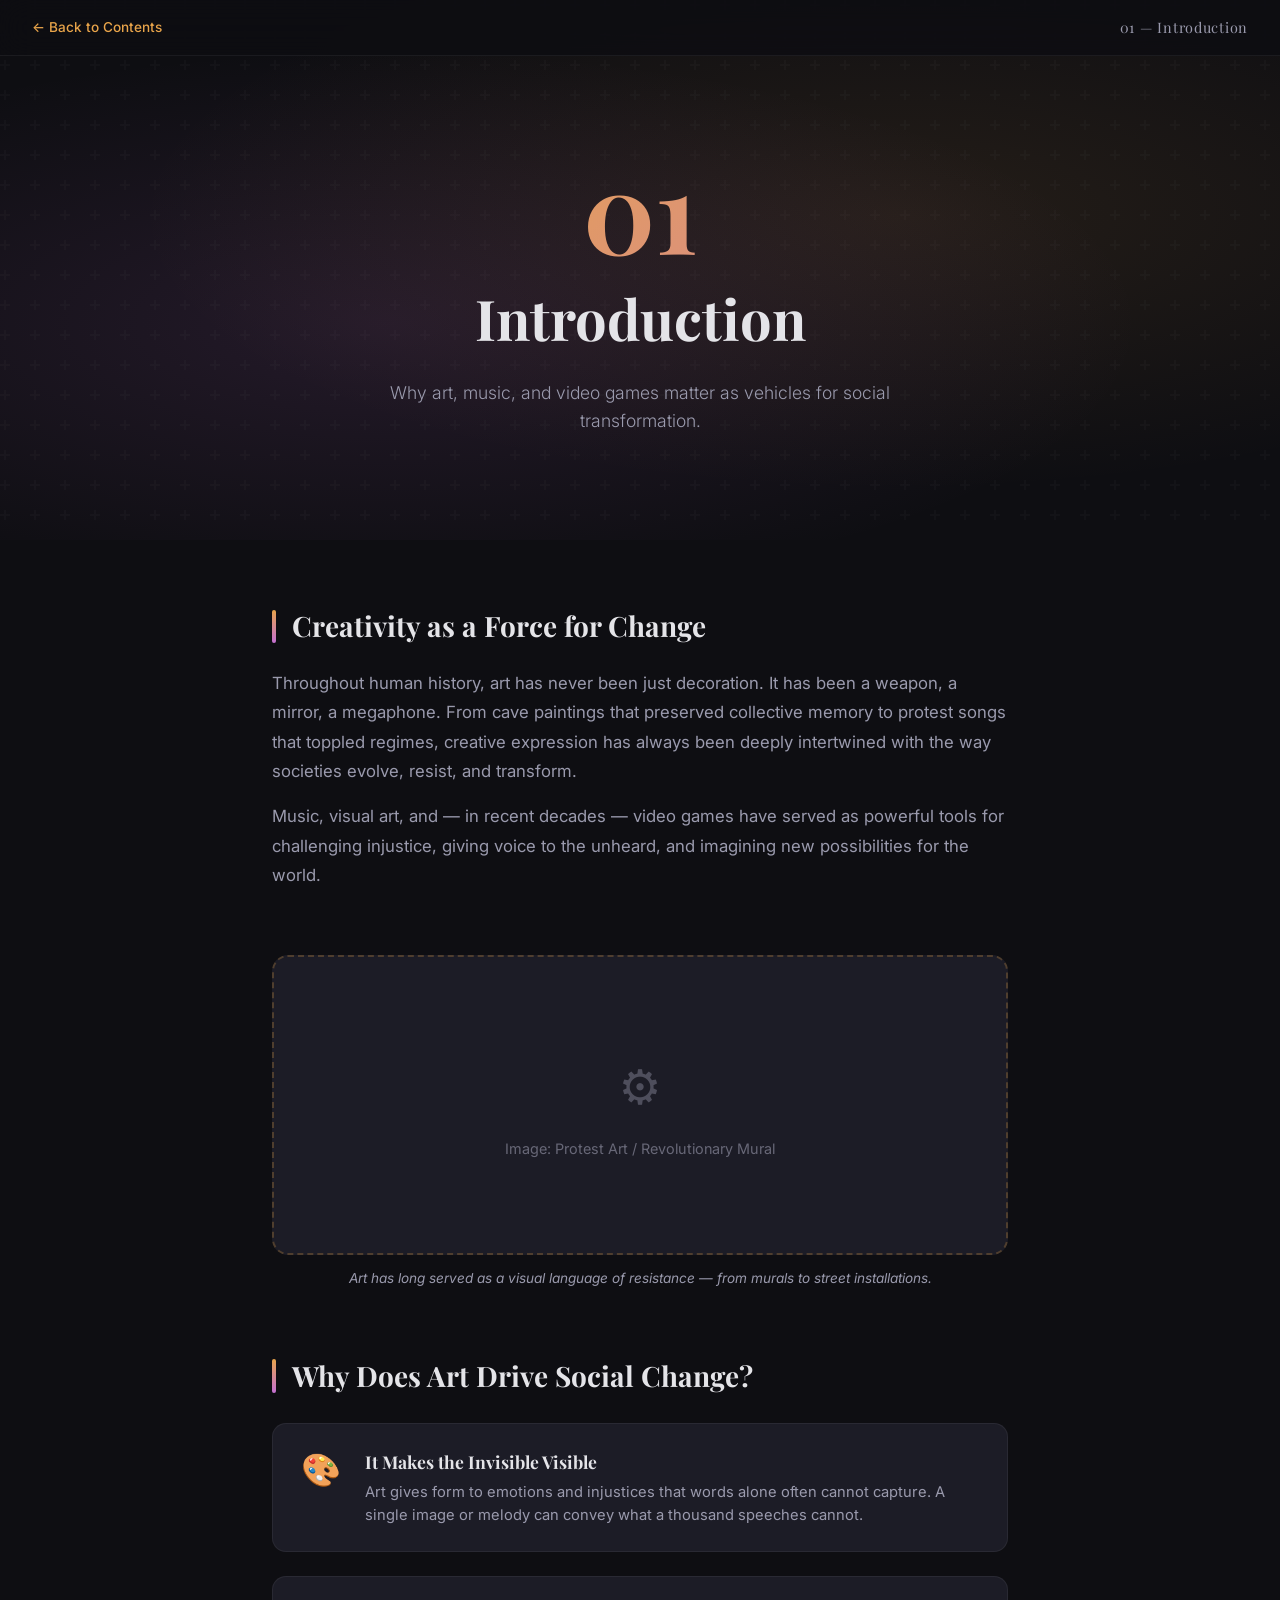
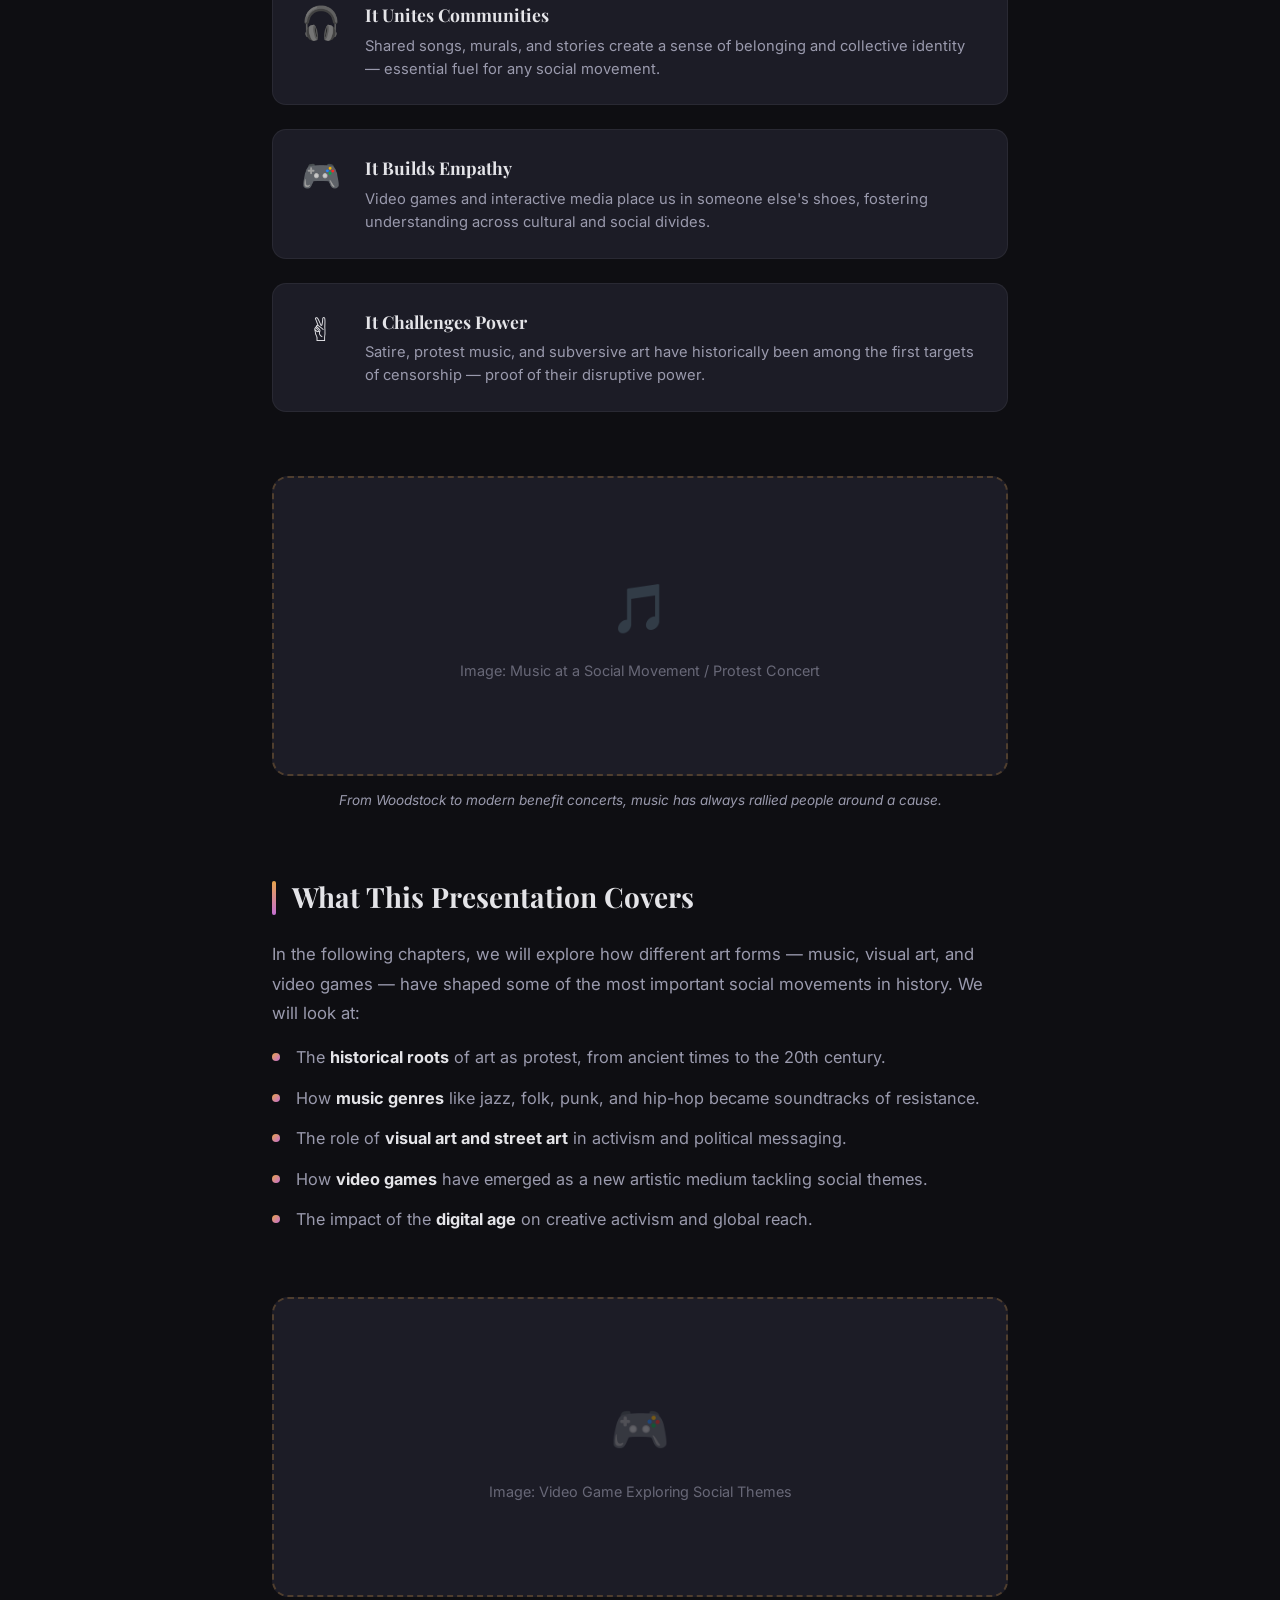
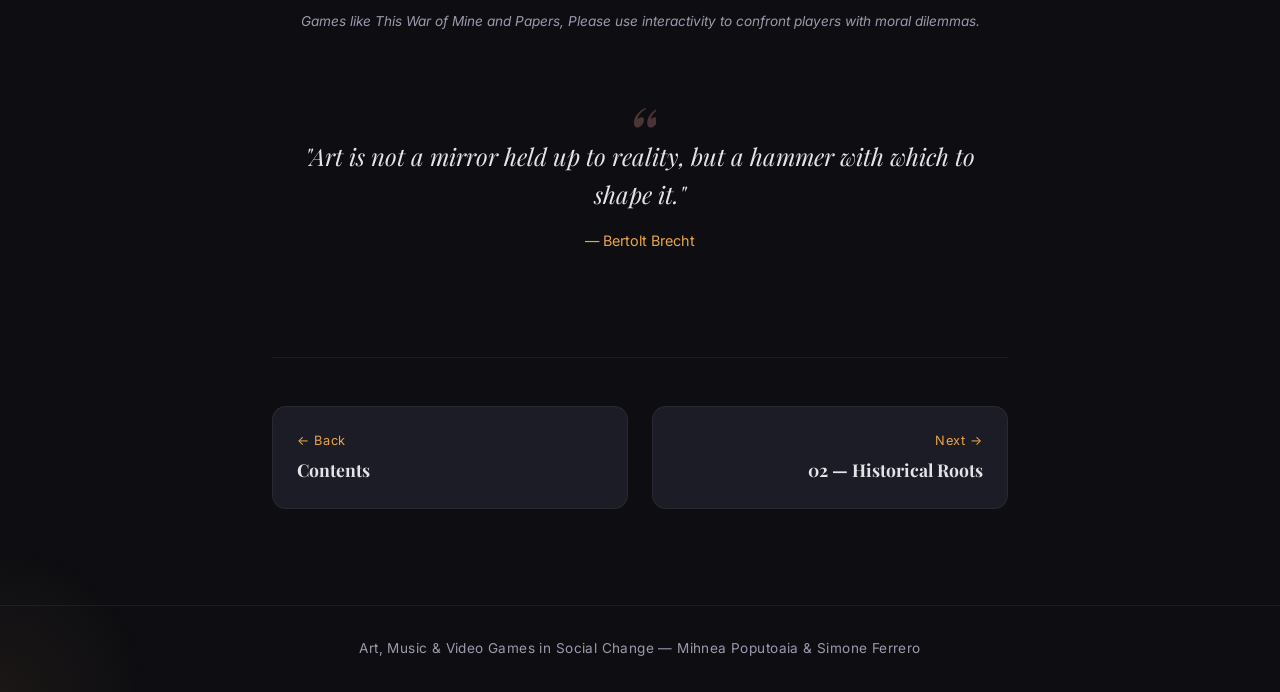
==== 01-introduction/introduction.html @ 0a4b9b67 "Add introduction section and interactive elements for presentation - Created introduction.html with " ====
<!DOCTYPE html>
<html lang="en">
<head>
    <meta charset="UTF-8">
    <meta name="viewport" content="width=device-width, initial-scale=1.0">
    <title>01 — Introduction | Art, Music & Video Games in Social Change</title>
    <link rel="stylesheet" href="introduction.css">
    <link rel="preconnect" href="https://fonts.googleapis.com">
    <link rel="preconnect" href="https://fonts.gstatic.com" crossorigin>
    <link href="https://fonts.googleapis.com/css2?family=Playfair+Display:ital,wght@0,400;0,700;1,400&family=Inter:wght@300;400;500;600&display=swap" rel="stylesheet">
</head>
<body>

    <!-- Navigation -->
    <nav class="nav">
        <a href="../index.html" class="nav-back">&larr; Back to Contents</a>
        <span class="nav-section">01 &mdash; Introduction</span>
    </nav>

    <!-- Page Hero -->
    <header class="page-hero">
        <div class="page-hero-overlay"></div>
        <div class="particles" id="particles"></div>
        <div class="page-hero-content">
            <span class="chapter-number">01</span>
            <h1 class="page-title">Introduction</h1>
            <p class="page-subtitle">Why art, music, and video games matter as vehicles for social transformation.</p>
        </div>
    </header>

    <!-- Content -->
    <main class="content">

        <!-- Opening Statement -->
        <section class="text-block reveal">
            <h2>Creativity as a Force for Change</h2>
            <p>
                Throughout human history, art has never been just decoration. It has been a weapon, a mirror, a megaphone.
                From cave paintings that preserved collective memory to protest songs that toppled regimes, creative expression
                has always been deeply intertwined with the way societies evolve, resist, and transform.
            </p>
            <p>
                Music, visual art, and — in recent decades — video games have served as powerful tools for
                challenging injustice, giving voice to the unheard, and imagining new possibilities for the world.
            </p>
        </section>

        <!-- Image Block 1 -->
        <section class="image-block reveal">
            <div class="image-placeholder" data-label="Protest art / mural — e.g. Banksy or Diego Rivera">
                <!-- Replace this div with: <img src="your-image.jpg" alt="Description"> -->
                <span class="placeholder-icon">&#9881;</span>
                <span class="placeholder-text">Image: Protest Art / Revolutionary Mural</span>
            </div>
            <p class="image-caption">Art has long served as a visual language of resistance — from murals to street installations.</p>
        </section>

        <!-- Key Ideas -->
        <section class="text-block reveal">
            <h2>Why Does Art Drive Social Change?</h2>
            <div class="key-points">
                <div class="key-point">
                    <span class="key-icon">&#127912;</span>
                    <div>
                        <h3>It Makes the Invisible Visible</h3>
                        <p>Art gives form to emotions and injustices that words alone often cannot capture. A single image or melody can convey what a thousand speeches cannot.</p>
                    </div>
                </div>
                <div class="key-point">
                    <span class="key-icon">&#127911;</span>
                    <div>
                        <h3>It Unites Communities</h3>
                        <p>Shared songs, murals, and stories create a sense of belonging and collective identity — essential fuel for any social movement.</p>
                    </div>
                </div>
                <div class="key-point">
                    <span class="key-icon">&#127918;</span>
                    <div>
                        <h3>It Builds Empathy</h3>
                        <p>Video games and interactive media place us in someone else's shoes, fostering understanding across cultural and social divides.</p>
                    </div>
                </div>
                <div class="key-point">
                    <span class="key-icon">&#9996;</span>
                    <div>
                        <h3>It Challenges Power</h3>
                        <p>Satire, protest music, and subversive art have historically been among the first targets of censorship — proof of their disruptive power.</p>
                    </div>
                </div>
            </div>
        </section>

        <!-- Image Block 2 -->
        <section class="image-block reveal">
            <div class="image-placeholder" data-label="Musicians at a protest / concert for a cause">
                <!-- Replace this div with: <img src="your-image.jpg" alt="Description"> -->
                <span class="placeholder-icon">&#127925;</span>
                <span class="placeholder-text">Image: Music at a Social Movement / Protest Concert</span>
            </div>
            <p class="image-caption">From Woodstock to modern benefit concerts, music has always rallied people around a cause.</p>
        </section>

        <!-- Scope of the Presentation -->
        <section class="text-block reveal">
            <h2>What This Presentation Covers</h2>
            <p>
                In the following chapters, we will explore how different art forms — music, visual art, and video games —
                have shaped some of the most important social movements in history. We will look at:
            </p>
            <ul class="styled-list">
                <li>The <strong>historical roots</strong> of art as protest, from ancient times to the 20th century.</li>
                <li>How <strong>music genres</strong> like jazz, folk, punk, and hip-hop became soundtracks of resistance.</li>
                <li>The role of <strong>visual art and street art</strong> in activism and political messaging.</li>
                <li>How <strong>video games</strong> have emerged as a new artistic medium tackling social themes.</li>
                <li>The impact of the <strong>digital age</strong> on creative activism and global reach.</li>
            </ul>
        </section>

        <!-- Image Block 3 -->
        <section class="image-block reveal">
            <div class="image-placeholder" data-label="Video game screenshot — e.g. This War of Mine, Papers Please, or similar">
                <!-- Replace this div with: <img src="your-image.jpg" alt="Description"> -->
                <span class="placeholder-icon">&#127918;</span>
                <span class="placeholder-text">Image: Video Game Exploring Social Themes</span>
            </div>
            <p class="image-caption">Games like <em>This War of Mine</em> and <em>Papers, Please</em> use interactivity to confront players with moral dilemmas.</p>
        </section>

        <!-- Closing -->
        <section class="text-block reveal">
            <blockquote class="pull-quote">
                "Art is not a mirror held up to reality, but a hammer with which to shape it."
                <cite>&mdash; Bertolt Brecht</cite>
            </blockquote>
        </section>

        <!-- Navigation -->
        <div class="page-nav reveal">
            <a href="../index.html" class="page-nav-link prev">
                <span class="page-nav-label">&larr; Back</span>
                <span class="page-nav-title">Contents</span>
            </a>
            <a href="#" class="page-nav-link next">
                <span class="page-nav-label">Next &rarr;</span>
                <span class="page-nav-title">02 — Historical Roots</span>
            </a>
        </div>

    </main>

    <!-- Footer -->
    <footer class="footer">
        <p>Art, Music &amp; Video Games in Social Change &mdash; Mihnea Poputoaia &amp; Simone Ferrero</p>
    </footer>

    <div class="cursor-glow" id="cursorGlow"></div>

    <script src="introduction.js"></script>
</body>
</html>
---- 01-introduction/introduction.css ----
/* ===== Reset & Base (shared with index) ===== */
*, *::before, *::after {
    margin: 0;
    padding: 0;
    box-sizing: border-box;
}

:root {
    --clr-bg: #0e0e12;
    --clr-surface: #16161d;
    --clr-card: #1c1c26;
    --clr-accent: #e8a44a;
    --clr-accent-alt: #c46fd3;
    --clr-text: #e4e4e8;
    --clr-text-muted: #9a9aad;
    --clr-border: rgba(255, 255, 255, 0.06);
    --font-display: 'Playfair Display', Georgia, serif;
    --font-body: 'Inter', system-ui, sans-serif;
}

html {
    scroll-behavior: smooth;
}

body {
    font-family: var(--font-body);
    background: var(--clr-bg);
    color: var(--clr-text);
    line-height: 1.6;
    -webkit-font-smoothing: antialiased;
}

a {
    text-decoration: none;
    color: inherit;
}

/* ===== Navigation Bar ===== */
.nav {
    position: fixed;
    top: 0;
    left: 0;
    right: 0;
    z-index: 100;
    display: flex;
    align-items: center;
    justify-content: space-between;
    padding: 1rem 2rem;
    background: rgba(14, 14, 18, 0.85);
    backdrop-filter: blur(16px);
    border-bottom: 1px solid var(--clr-border);
    opacity: 0;
    animation: fadeSlideDown 0.6s ease forwards 0.2s;
}

.nav-back {
    font-size: 0.85rem;
    font-weight: 500;
    color: var(--clr-accent);
    transition: opacity 0.3s ease;
}

.nav-back:hover {
    opacity: 0.7;
}

.nav-section {
    font-family: var(--font-display);
    font-size: 0.9rem;
    color: var(--clr-text-muted);
    letter-spacing: 0.05em;
}

/* ===== Page Hero ===== */
.page-hero {
    position: relative;
    min-height: 60vh;
    display: flex;
    align-items: center;
    justify-content: center;
    text-align: center;
    overflow: hidden;
    background:
        radial-gradient(ellipse at 30% 60%, rgba(196, 111, 211, 0.12) 0%, transparent 60%),
        radial-gradient(ellipse at 70% 40%, rgba(232, 164, 74, 0.1) 0%, transparent 60%),
        var(--clr-bg);
}

.page-hero-overlay {
    position: absolute;
    inset: 0;
    background: url("data:image/svg+xml,%3Csvg width='60' height='60' viewBox='0 0 60 60' xmlns='http://www.w3.org/2000/svg'%3E%3Cg fill='none' fill-rule='evenodd'%3E%3Cg fill='%23ffffff' fill-opacity='0.02'%3E%3Cpath d='M36 34v-4h-2v4h-4v2h4v4h2v-4h4v-2h-4zm0-30V0h-2v4h-4v2h4v4h2V6h4V4h-4zM6 34v-4H4v4H0v2h4v4h2v-4h4v-2H6zM6 4V0H4v4H0v2h4v4h2V6h4V4H6z'/%3E%3C/g%3E%3C/g%3E%3C/svg%3E");
    pointer-events: none;
}

/* Floating particles (reused from index) */
.particles {
    position: absolute;
    inset: 0;
    pointer-events: none;
    overflow: hidden;
    z-index: 0;
}

.particle {
    position: absolute;
    border-radius: 50%;
    opacity: 0;
    animation: particleFloat linear infinite;
}

@keyframes particleFloat {
    0%   { opacity: 0; transform: translateY(60vh) scale(0); }
    10%  { opacity: 1; }
    90%  { opacity: 1; }
    100% { opacity: 0; transform: translateY(-20vh) scale(1); }
}

.page-hero-content {
    position: relative;
    z-index: 1;
    padding: 6rem 2rem 3rem;
}

.chapter-number {
    display: block;
    font-family: var(--font-display);
    font-size: clamp(4rem, 10vw, 7rem);
    font-weight: 700;
    background: linear-gradient(135deg, var(--clr-accent), var(--clr-accent-alt));
    background-size: 200% 200%;
    -webkit-background-clip: text;
    -webkit-text-fill-color: transparent;
    background-clip: text;
    line-height: 1;
    margin-bottom: 0.5rem;
    opacity: 0;
    animation: fadeScaleIn 0.8s ease forwards 0.4s, gradientShift 4s ease-in-out infinite 0.4s;
}

.page-title {
    font-family: var(--font-display);
    font-size: clamp(2rem, 4.5vw, 3.5rem);
    font-weight: 700;
    margin-bottom: 1rem;
    opacity: 0;
    animation: fadeSlideUp 0.8s ease forwards 0.7s;
}

.page-subtitle {
    font-size: 1.1rem;
    color: var(--clr-text-muted);
    max-width: 550px;
    margin: 0 auto;
    font-weight: 300;
    opacity: 0;
    animation: fadeSlideUp 0.8s ease forwards 1s;
}

/* ===== Content Area ===== */
.content {
    max-width: 800px;
    margin: 0 auto;
    padding: 4rem 2rem 6rem;
}

/* --- Text Blocks --- */
.text-block {
    margin-bottom: 4rem;
}

.text-block h2 {
    font-family: var(--font-display);
    font-size: 1.75rem;
    font-weight: 700;
    margin-bottom: 1.25rem;
    position: relative;
    padding-left: 1.25rem;
}

.text-block h2::before {
    content: '';
    position: absolute;
    left: 0;
    top: 0.2em;
    bottom: 0.2em;
    width: 4px;
    border-radius: 2px;
    background: linear-gradient(180deg, var(--clr-accent), var(--clr-accent-alt));
}

.text-block p {
    font-size: 1.05rem;
    color: var(--clr-text-muted);
    margin-bottom: 1rem;
    line-height: 1.75;
}

.text-block p:last-child {
    margin-bottom: 0;
}

/* --- Styled List --- */
.styled-list {
    list-style: none;
    padding: 0;
    margin-top: 1rem;
}

.styled-list li {
    position: relative;
    padding-left: 1.5rem;
    margin-bottom: 0.85rem;
    font-size: 1.02rem;
    color: var(--clr-text-muted);
    line-height: 1.65;
}

.styled-list li::before {
    content: '';
    position: absolute;
    left: 0;
    top: 0.55em;
    width: 8px;
    height: 8px;
    border-radius: 50%;
    background: linear-gradient(135deg, var(--clr-accent), var(--clr-accent-alt));
}

.styled-list li strong {
    color: var(--clr-text);
}

/* --- Key Points --- */
.key-points {
    display: grid;
    gap: 1.5rem;
    margin-top: 1.5rem;
}

.key-point {
    display: flex;
    gap: 1.25rem;
    padding: 1.5rem;
    border-radius: 14px;
    background: var(--clr-card);
    border: 1px solid var(--clr-border);
    transition: transform 0.3s ease, border-color 0.3s ease, box-shadow 0.3s ease;
}

.key-point:hover {
    transform: translateY(-3px);
    border-color: rgba(232, 164, 74, 0.2);
    box-shadow: 0 12px 40px rgba(0, 0, 0, 0.3);
}

.key-icon {
    font-size: 2rem;
    flex-shrink: 0;
    width: 3rem;
    text-align: center;
    line-height: 1.4;
}

.key-point h3 {
    font-family: var(--font-display);
    font-size: 1.1rem;
    font-weight: 700;
    margin-bottom: 0.35rem;
}

.key-point p {
    font-size: 0.92rem;
    color: var(--clr-text-muted);
    line-height: 1.55;
}

/* --- Image Blocks --- */
.image-block {
    margin-bottom: 4rem;
    text-align: center;
}

.image-placeholder {
    display: flex;
    flex-direction: column;
    align-items: center;
    justify-content: center;
    gap: 0.75rem;
    width: 100%;
    min-height: 300px;
    border-radius: 16px;
    background: var(--clr-card);
    border: 2px dashed rgba(232, 164, 74, 0.25);
    color: var(--clr-text-muted);
    transition: border-color 0.3s ease, background 0.3s ease;
}

.image-placeholder:hover {
    border-color: var(--clr-accent);
    background: var(--clr-surface);
}

.placeholder-icon {
    font-size: 3rem;
    opacity: 0.4;
}

.placeholder-text {
    font-size: 0.9rem;
    font-weight: 400;
    opacity: 0.6;
}

.image-block img {
    width: 100%;
    border-radius: 16px;
    display: block;
}

.image-caption {
    margin-top: 0.85rem;
    font-size: 0.85rem;
    color: var(--clr-text-muted);
    font-style: italic;
}

/* --- Pull Quote --- */
.pull-quote {
    font-family: var(--font-display);
    font-size: 1.5rem;
    font-style: italic;
    color: var(--clr-text);
    text-align: center;
    padding: 2.5rem 2rem;
    margin: 2rem 0;
    position: relative;
    border-left: none;
}

.pull-quote::before {
    content: '\201C';
    position: absolute;
    top: -0.2rem;
    left: 50%;
    transform: translateX(-50%);
    font-size: 5rem;
    font-family: var(--font-display);
    background: linear-gradient(135deg, var(--clr-accent), var(--clr-accent-alt));
    -webkit-background-clip: text;
    -webkit-text-fill-color: transparent;
    background-clip: text;
    line-height: 1;
    opacity: 0.3;
}

.pull-quote cite {
    display: block;
    margin-top: 1rem;
    font-size: 0.9rem;
    font-style: normal;
    color: var(--clr-accent);
    font-family: var(--font-body);
}

/* --- Page Navigation --- */
.page-nav {
    display: flex;
    justify-content: space-between;
    gap: 1.5rem;
    margin-top: 4rem;
    padding-top: 3rem;
    border-top: 1px solid var(--clr-border);
}

.page-nav-link {
    flex: 1;
    padding: 1.5rem;
    border-radius: 14px;
    background: var(--clr-card);
    border: 1px solid var(--clr-border);
    transition: transform 0.3s ease, border-color 0.3s ease, box-shadow 0.3s ease;
}

.page-nav-link:hover {
    transform: translateY(-3px);
    border-color: rgba(232, 164, 74, 0.25);
    box-shadow: 0 12px 40px rgba(0, 0, 0, 0.3);
}

.page-nav-link.next {
    text-align: right;
}

.page-nav-label {
    display: block;
    font-size: 0.8rem;
    color: var(--clr-accent);
    letter-spacing: 0.05em;
    margin-bottom: 0.3rem;
}

.page-nav-title {
    font-family: var(--font-display);
    font-size: 1.1rem;
    font-weight: 700;
}

/* ===== Footer ===== */
.footer {
    text-align: center;
    padding: 2rem;
    border-top: 1px solid var(--clr-border);
    color: var(--clr-text-muted);
    font-size: 0.85rem;
    letter-spacing: 0.03em;
    opacity: 0;
    transform: translateY(10px);
    transition: opacity 0.6s ease, transform 0.6s ease;
}

.footer.visible {
    opacity: 1;
    transform: translateY(0);
}

/* ===== Cursor Glow ===== */
.cursor-glow {
    position: fixed;
    width: 300px;
    height: 300px;
    border-radius: 50%;
    background: radial-gradient(circle, rgba(232, 164, 74, 0.06), transparent 70%);
    pointer-events: none;
    transform: translate(-50%, -50%);
    z-index: 9999;
    transition: opacity 0.3s ease;
    opacity: 0;
}

body:hover .cursor-glow {
    opacity: 1;
}

/* ===== Reveal Animations ===== */
.reveal {
    opacity: 0;
    transform: translateY(40px);
    transition: opacity 0.7s cubic-bezier(0.25, 0.46, 0.45, 0.94),
                transform 0.7s cubic-bezier(0.25, 0.46, 0.45, 0.94);
}

.reveal.visible {
    opacity: 1;
    transform: translateY(0);
}

/* ===== Keyframes ===== */
@keyframes fadeSlideDown {
    from { opacity: 0; transform: translateY(-25px); }
    to   { opacity: 1; transform: translateY(0); }
}

@keyframes fadeSlideUp {
    from { opacity: 0; transform: translateY(25px); }
    to   { opacity: 1; transform: translateY(0); }
}

@keyframes fadeScaleIn {
    from { opacity: 0; transform: scale(0.85); }
    to   { opacity: 1; transform: scale(1); }
}

@keyframes gradientShift {
    0%, 100% { background-position: 0% 50%; }
    50% { background-position: 100% 50%; }
}

/* ===== Responsive ===== */
@media (max-width: 600px) {
    .nav {
        padding: 0.75rem 1rem;
    }

    .page-hero-content {
        padding: 5rem 1.25rem 2rem;
    }

    .content {
        padding: 3rem 1.25rem 4rem;
    }

    .key-point {
        flex-direction: column;
        gap: 0.75rem;
        text-align: center;
    }

    .page-nav {
        flex-direction: column;
    }

    .page-nav-link.next {
        text-align: left;
    }

    .pull-quote {
        font-size: 1.2rem;
    }
}
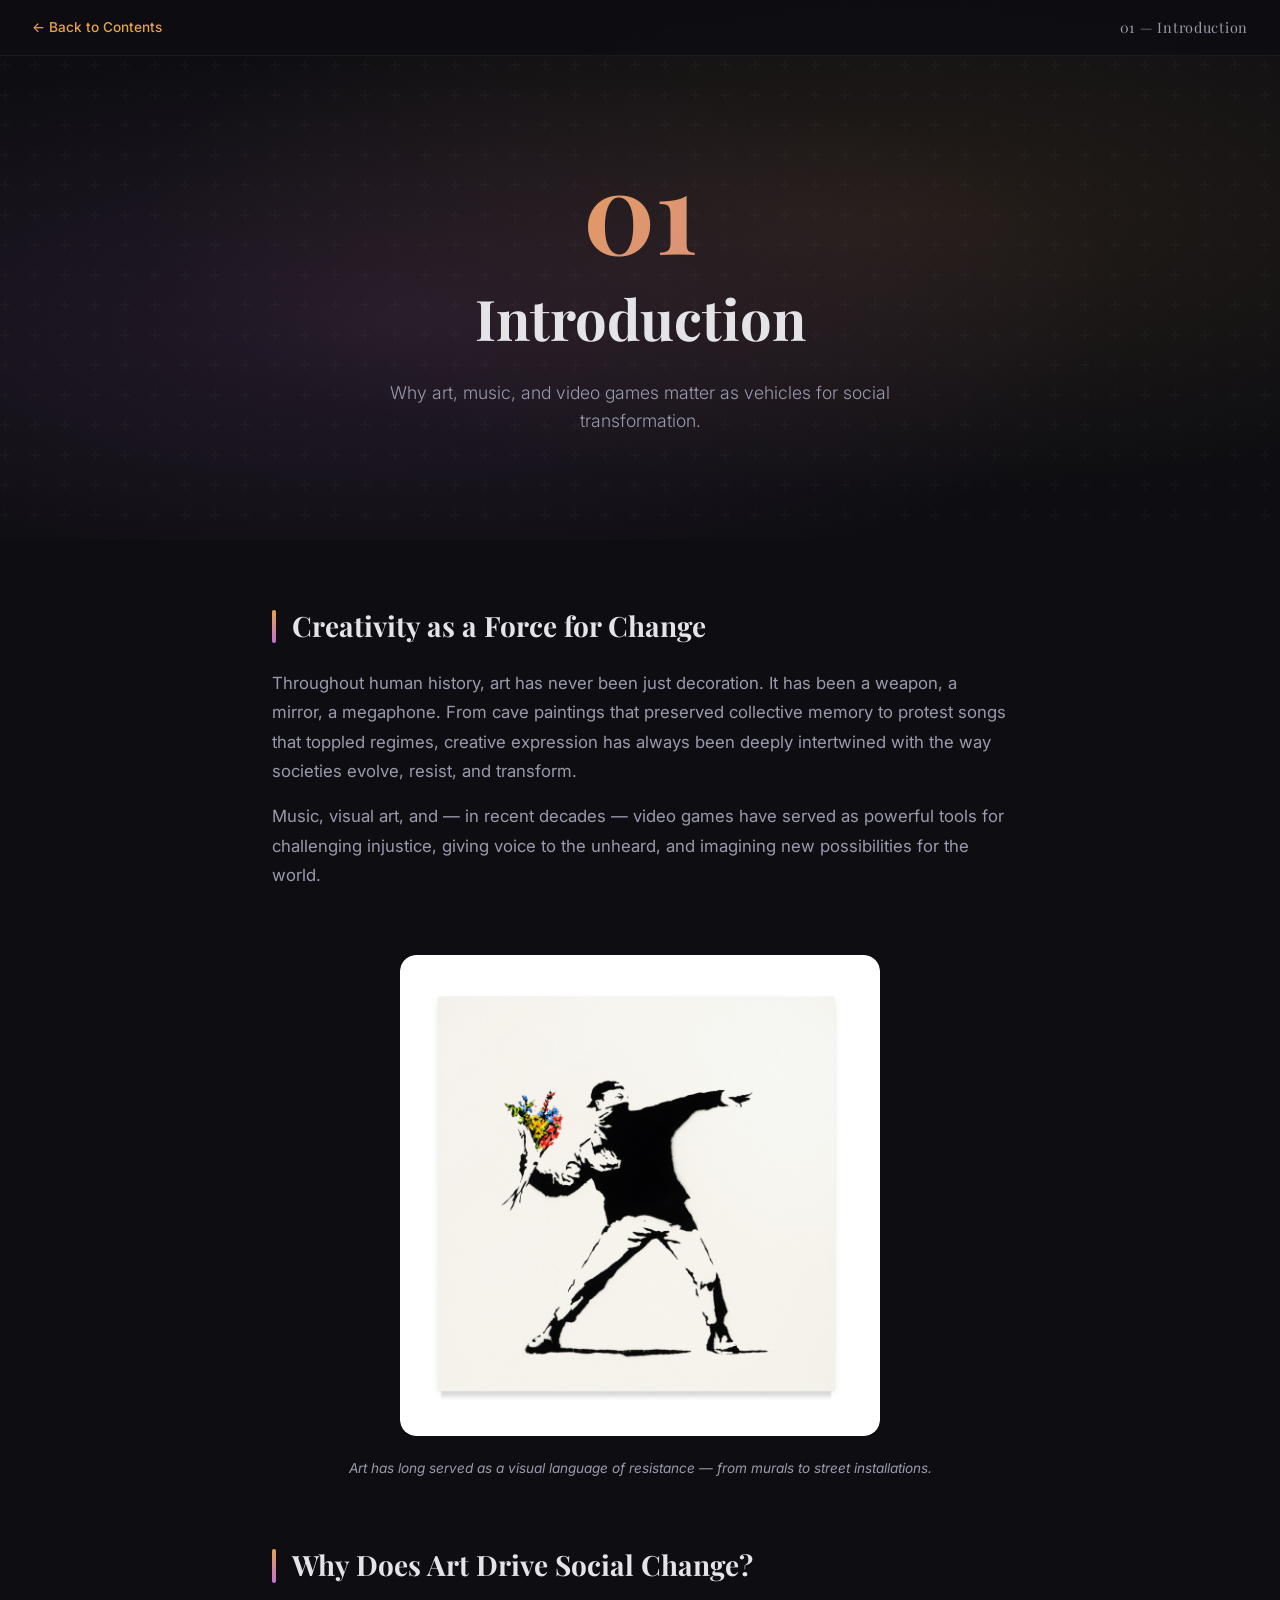
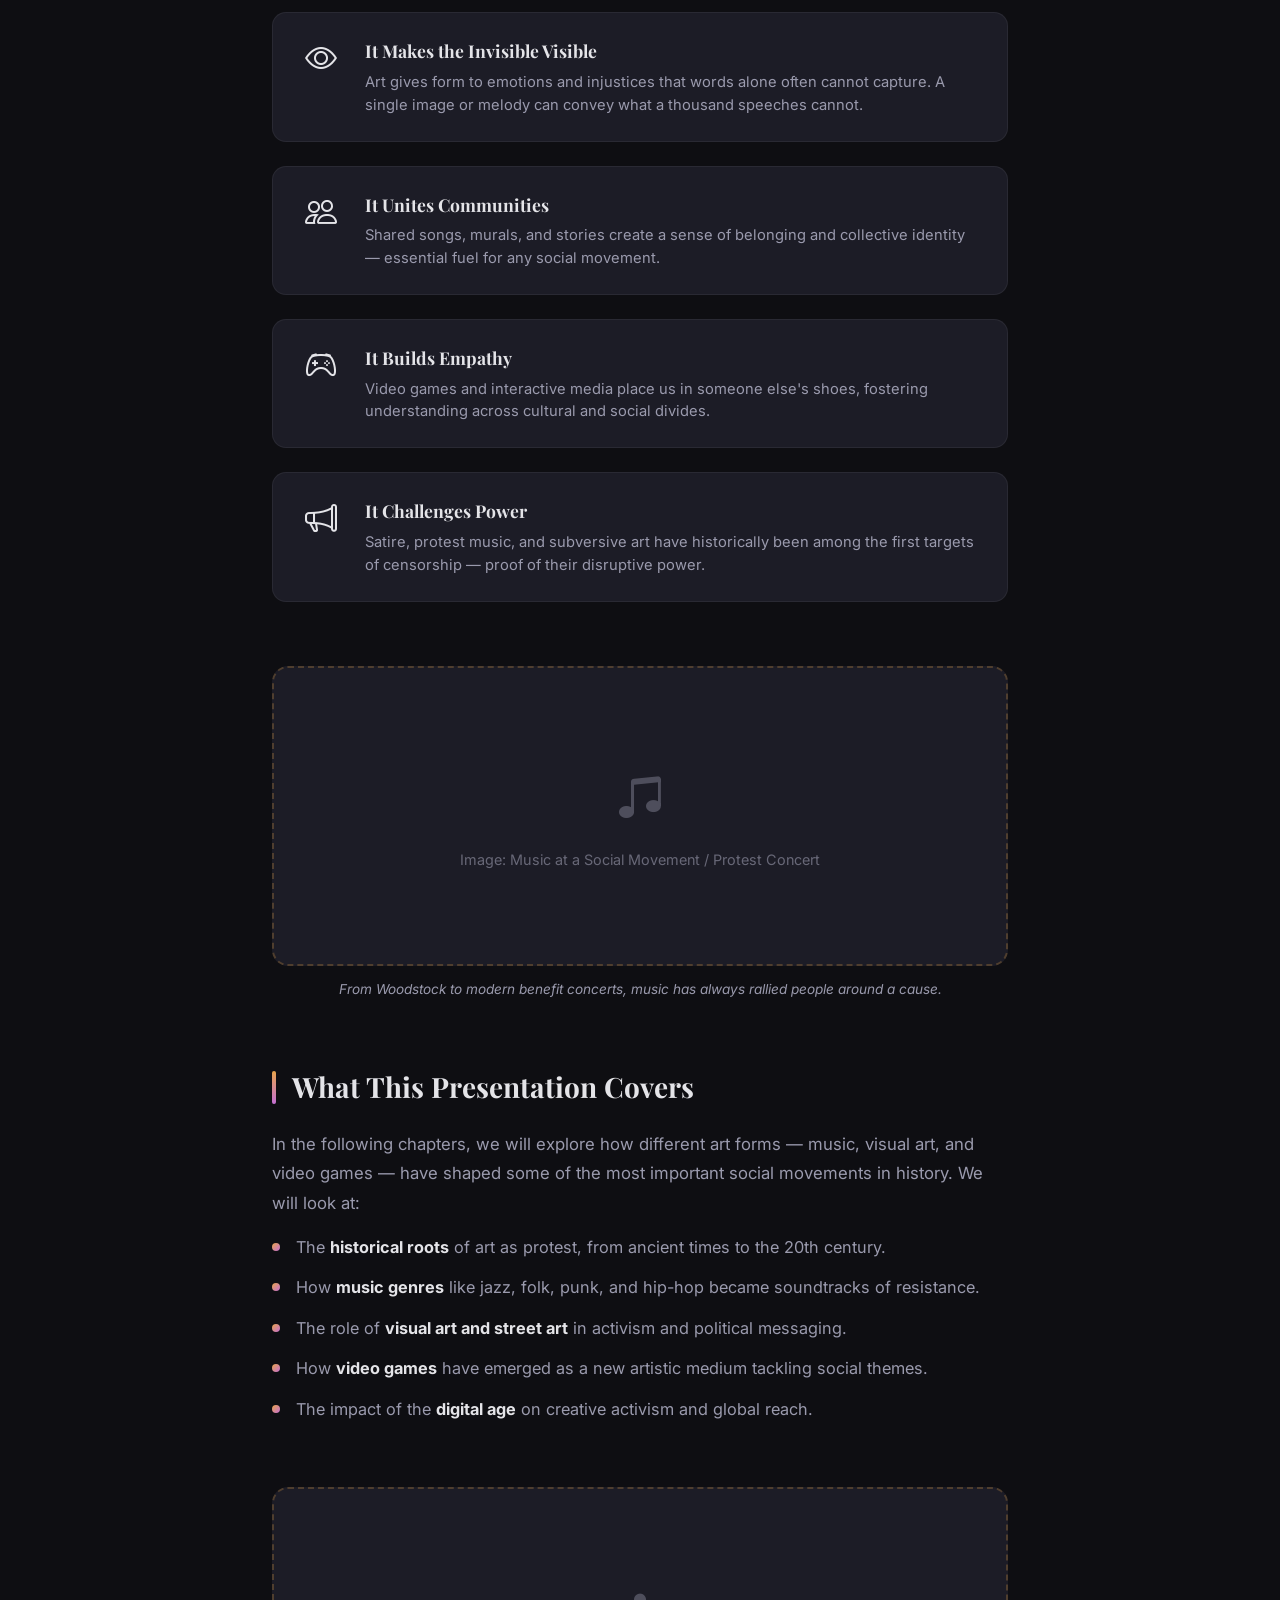
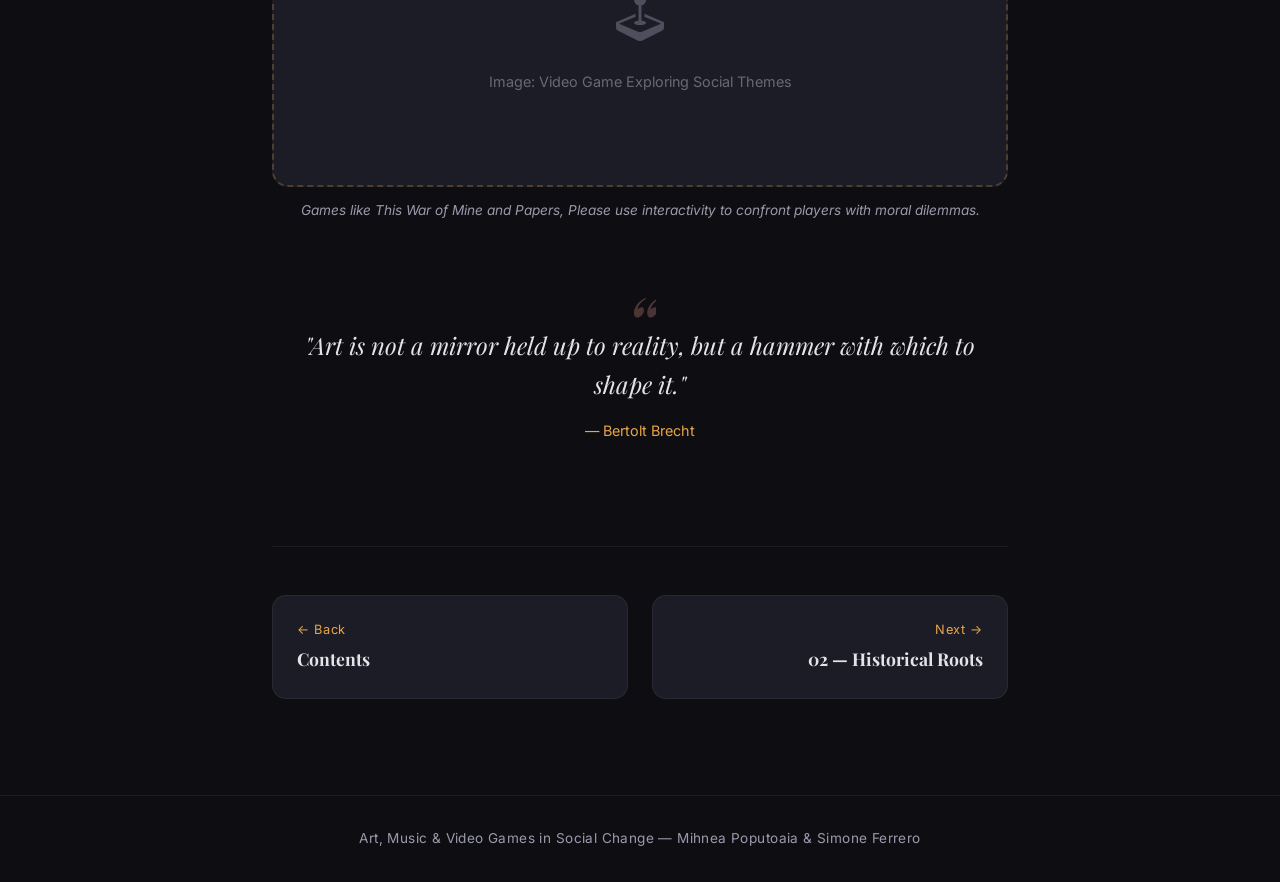
==== commit 4ef6155e: "Refactor code structure for improved readability and maintainability" ====
--- a/01-introduction/introduction.html
+++ b/01-introduction/introduction.html
@@ -5,6 +5,7 @@
     <meta name="viewport" content="width=device-width, initial-scale=1.0">
     <title>01 — Introduction | Art, Music & Video Games in Social Change</title>
     <link rel="stylesheet" href="introduction.css">
+    <link rel="stylesheet" href="https://cdn.jsdelivr.net/npm/bootstrap-icons@1.11.3/font/bootstrap-icons.min.css">
     <link rel="preconnect" href="https://fonts.googleapis.com">
     <link rel="preconnect" href="https://fonts.gstatic.com" crossorigin>
     <link href="https://fonts.googleapis.com/css2?family=Playfair+Display:ital,wght@0,400;0,700;1,400&family=Inter:wght@300;400;500;600&display=swap" rel="stylesheet">
@@ -47,12 +48,29 @@
 
         <!-- Image Block 1 -->
         <section class="image-block reveal">
-            <div class="image-placeholder" data-label="Protest art / mural — e.g. Banksy or Diego Rivera">
-                <!-- Replace this div with: <img src="your-image.jpg" alt="Description"> -->
-                <span class="placeholder-icon">&#9881;</span>
-                <span class="placeholder-text">Image: Protest Art / Revolutionary Mural</span>
+            <div class="image-clickable" id="banksyImage">
+                <img src="/img/Bansk1.jpg" alt="Banksy — Love is in the Air (Flower Thrower)">
+                <span class="image-click-hint"><i class="bi bi-zoom-in"></i> Click for details</span>
             </div>
             <p class="image-caption">Art has long served as a visual language of resistance — from murals to street installations.</p>
+
+            <!-- Popup Bubble -->
+            <div class="popup-overlay" id="banksyPopup">
+                <div class="popup-bubble">
+                    <button class="popup-close" id="banksyClose"><i class="bi bi-x-lg"></i></button>
+                    <h3>Banksy — <em>Love is in the Air</em></h3>
+                    <p>
+                        Also known as the <strong>Flower Thrower</strong>, this iconic stencil by the anonymous street artist Banksy
+                        first appeared in 2003 on a wall near the Israeli West Bank barrier in Jerusalem. It depicts a masked
+                        protester in a throwing pose — but instead of a Molotov cocktail, he hurls a bouquet of flowers.
+                    </p>
+                    <p>
+                        The piece is a powerful statement about peaceful resistance: replacing violence with beauty, destruction
+                        with hope. It has become one of the most recognisable works of political street art in the world,
+                        symbolising the idea that art itself can be an act of defiance.
+                    </p>
+                </div>
+            </div>
         </section>
 
         <!-- Key Ideas -->
@@ -60,28 +78,28 @@
             <h2>Why Does Art Drive Social Change?</h2>
             <div class="key-points">
                 <div class="key-point">
-                    <span class="key-icon">&#127912;</span>
+                    <span class="key-icon"><i class="bi bi-eye"></i></span>
                     <div>
                         <h3>It Makes the Invisible Visible</h3>
                         <p>Art gives form to emotions and injustices that words alone often cannot capture. A single image or melody can convey what a thousand speeches cannot.</p>
                     </div>
                 </div>
                 <div class="key-point">
-                    <span class="key-icon">&#127911;</span>
+                    <span class="key-icon"><i class="bi bi-people"></i></span>
                     <div>
                         <h3>It Unites Communities</h3>
                         <p>Shared songs, murals, and stories create a sense of belonging and collective identity — essential fuel for any social movement.</p>
                     </div>
                 </div>
                 <div class="key-point">
-                    <span class="key-icon">&#127918;</span>
+                    <span class="key-icon"><i class="bi bi-controller"></i></span>
                     <div>
                         <h3>It Builds Empathy</h3>
                         <p>Video games and interactive media place us in someone else's shoes, fostering understanding across cultural and social divides.</p>
                     </div>
                 </div>
                 <div class="key-point">
-                    <span class="key-icon">&#9996;</span>
+                    <span class="key-icon"><i class="bi bi-megaphone"></i></span>
                     <div>
                         <h3>It Challenges Power</h3>
                         <p>Satire, protest music, and subversive art have historically been among the first targets of censorship — proof of their disruptive power.</p>
@@ -94,7 +112,7 @@
         <section class="image-block reveal">
             <div class="image-placeholder" data-label="Musicians at a protest / concert for a cause">
                 <!-- Replace this div with: <img src="your-image.jpg" alt="Description"> -->
-                <span class="placeholder-icon">&#127925;</span>
+                <span class="placeholder-icon"><i class="bi bi-music-note-beamed"></i></span>
                 <span class="placeholder-text">Image: Music at a Social Movement / Protest Concert</span>
             </div>
             <p class="image-caption">From Woodstock to modern benefit concerts, music has always rallied people around a cause.</p>
@@ -120,7 +138,7 @@
         <section class="image-block reveal">
             <div class="image-placeholder" data-label="Video game screenshot — e.g. This War of Mine, Papers Please, or similar">
                 <!-- Replace this div with: <img src="your-image.jpg" alt="Description"> -->
-                <span class="placeholder-icon">&#127918;</span>
+                <span class="placeholder-icon"><i class="bi bi-joystick"></i></span>
                 <span class="placeholder-text">Image: Video Game Exploring Social Themes</span>
             </div>
             <p class="image-caption">Games like <em>This War of Mine</em> and <em>Papers, Please</em> use interactivity to confront players with moral dilemmas.</p>
--- a/01-introduction/introduction.css
+++ b/01-introduction/introduction.css
@@ -314,8 +314,117 @@
 
 .image-block img {
     width: 100%;
+    max-width: 480px;
     border-radius: 16px;
     display: block;
+    margin: 0 auto;
+}
+
+/* --- Clickable Image --- */
+.image-clickable {
+    position: relative;
+    display: inline-block;
+    cursor: pointer;
+    border-radius: 16px;
+    overflow: hidden;
+    transition: transform 0.3s ease, box-shadow 0.3s ease;
+}
+
+.image-clickable:hover {
+    transform: scale(1.03);
+    box-shadow: 0 12px 40px rgba(232, 164, 74, 0.2);
+}
+
+.image-click-hint {
+    position: absolute;
+    bottom: 0;
+    left: 0;
+    right: 0;
+    padding: 0.6rem;
+    background: linear-gradient(transparent, rgba(14, 14, 18, 0.85));
+    color: var(--clr-accent);
+    font-size: 0.8rem;
+    font-weight: 500;
+    text-align: center;
+    opacity: 0;
+    transition: opacity 0.3s ease;
+}
+
+.image-clickable:hover .image-click-hint {
+    opacity: 1;
+}
+
+/* --- Popup Bubble --- */
+.popup-overlay {
+    position: fixed;
+    inset: 0;
+    z-index: 1000;
+    background: rgba(0, 0, 0, 0.7);
+    backdrop-filter: blur(8px);
+    display: flex;
+    align-items: center;
+    justify-content: center;
+    opacity: 0;
+    visibility: hidden;
+    transition: opacity 0.4s ease, visibility 0.4s ease;
+}
+
+.popup-overlay.active {
+    opacity: 1;
+    visibility: visible;
+}
+
+.popup-bubble {
+    position: relative;
+    max-width: 520px;
+    width: 90%;
+    padding: 2.5rem 2rem;
+    background: var(--clr-card);
+    border: 1px solid var(--clr-border);
+    border-radius: 20px;
+    box-shadow: 0 24px 80px rgba(0, 0, 0, 0.5), 0 0 40px rgba(232, 164, 74, 0.1);
+    transform: scale(0.85) translateY(20px);
+    transition: transform 0.4s cubic-bezier(0.34, 1.56, 0.64, 1);
+}
+
+.popup-overlay.active .popup-bubble {
+    transform: scale(1) translateY(0);
+}
+
+.popup-bubble h3 {
+    font-family: var(--font-display);
+    font-size: 1.3rem;
+    margin-bottom: 1rem;
+    color: var(--clr-accent);
+}
+
+.popup-bubble p {
+    font-size: 0.95rem;
+    color: var(--clr-text-muted);
+    line-height: 1.7;
+    margin-bottom: 0.85rem;
+}
+
+.popup-bubble p:last-child {
+    margin-bottom: 0;
+}
+
+.popup-close {
+    position: absolute;
+    top: 1rem;
+    right: 1rem;
+    background: none;
+    border: none;
+    color: var(--clr-text-muted);
+    font-size: 1.2rem;
+    cursor: pointer;
+    padding: 0.25rem;
+    transition: color 0.3s ease, transform 0.3s ease;
+}
+
+.popup-close:hover {
+    color: var(--clr-accent);
+    transform: rotate(90deg);
 }
 
 .image-caption {
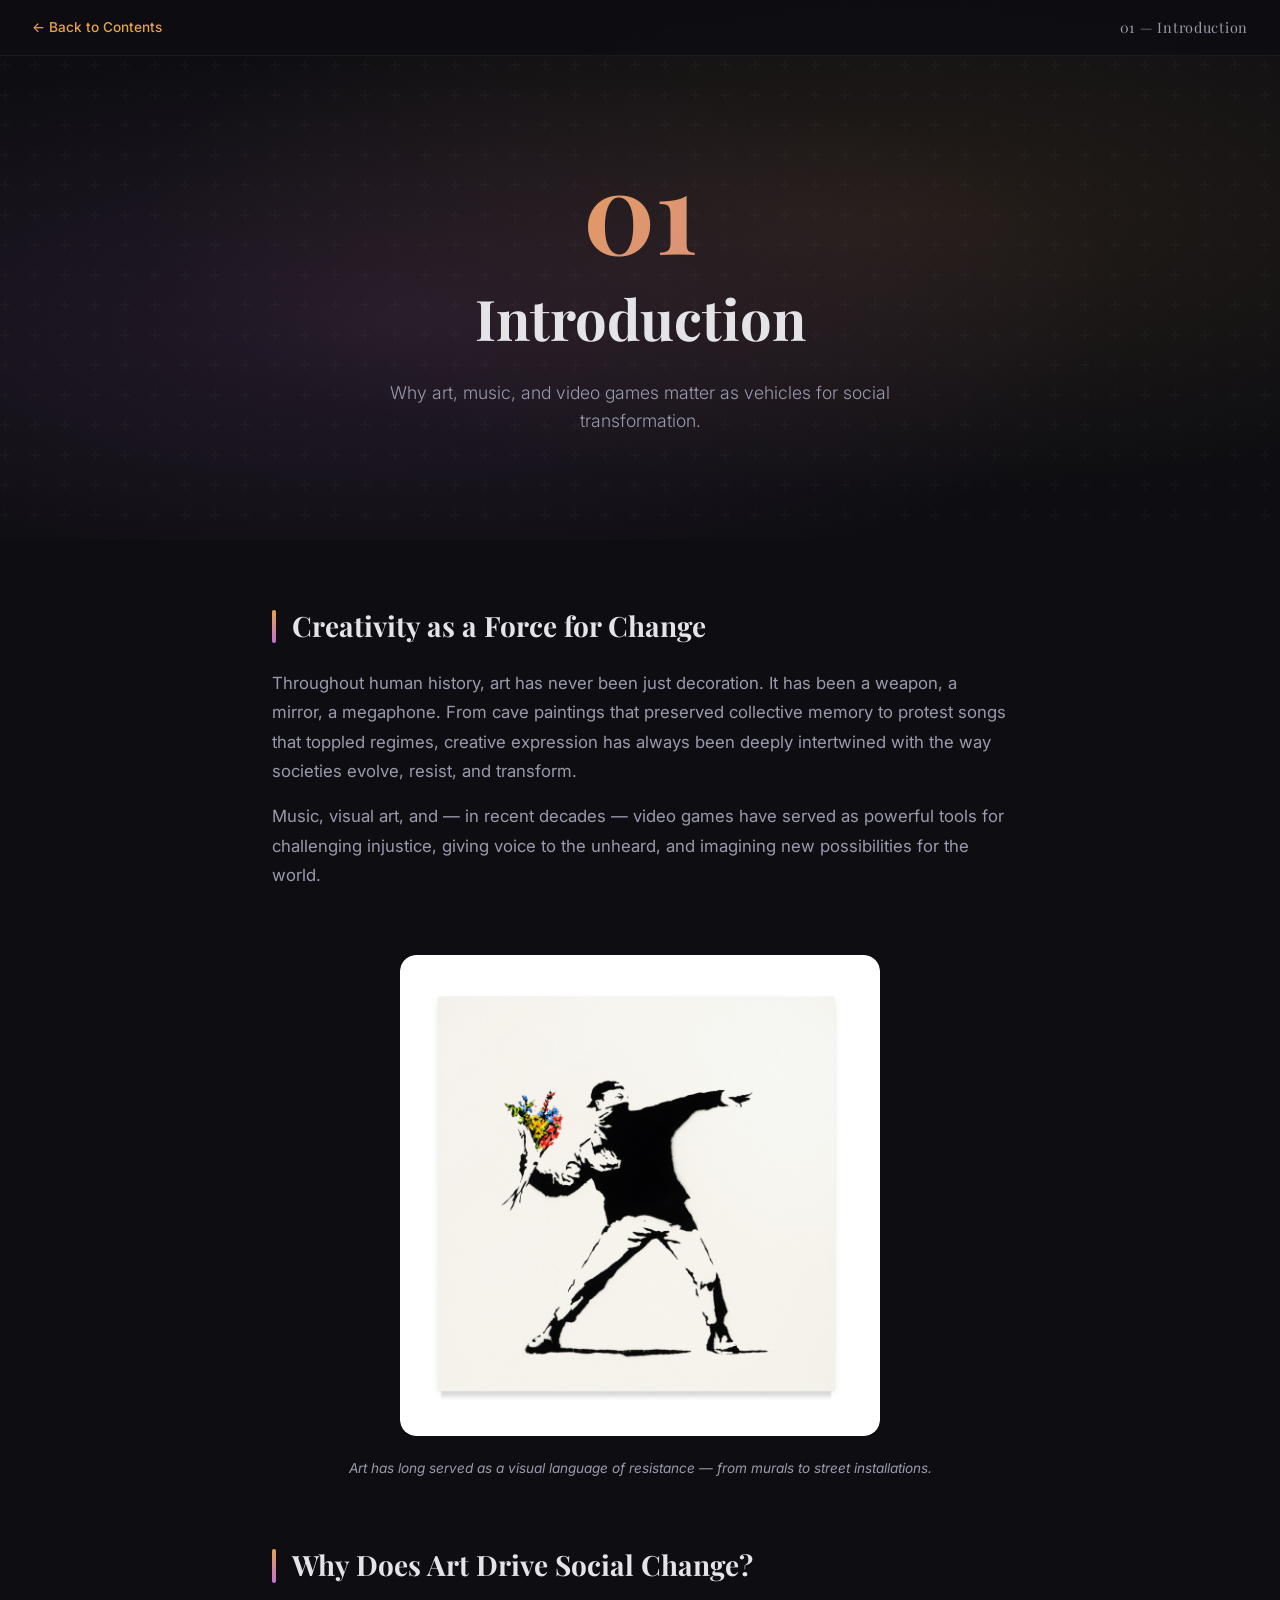
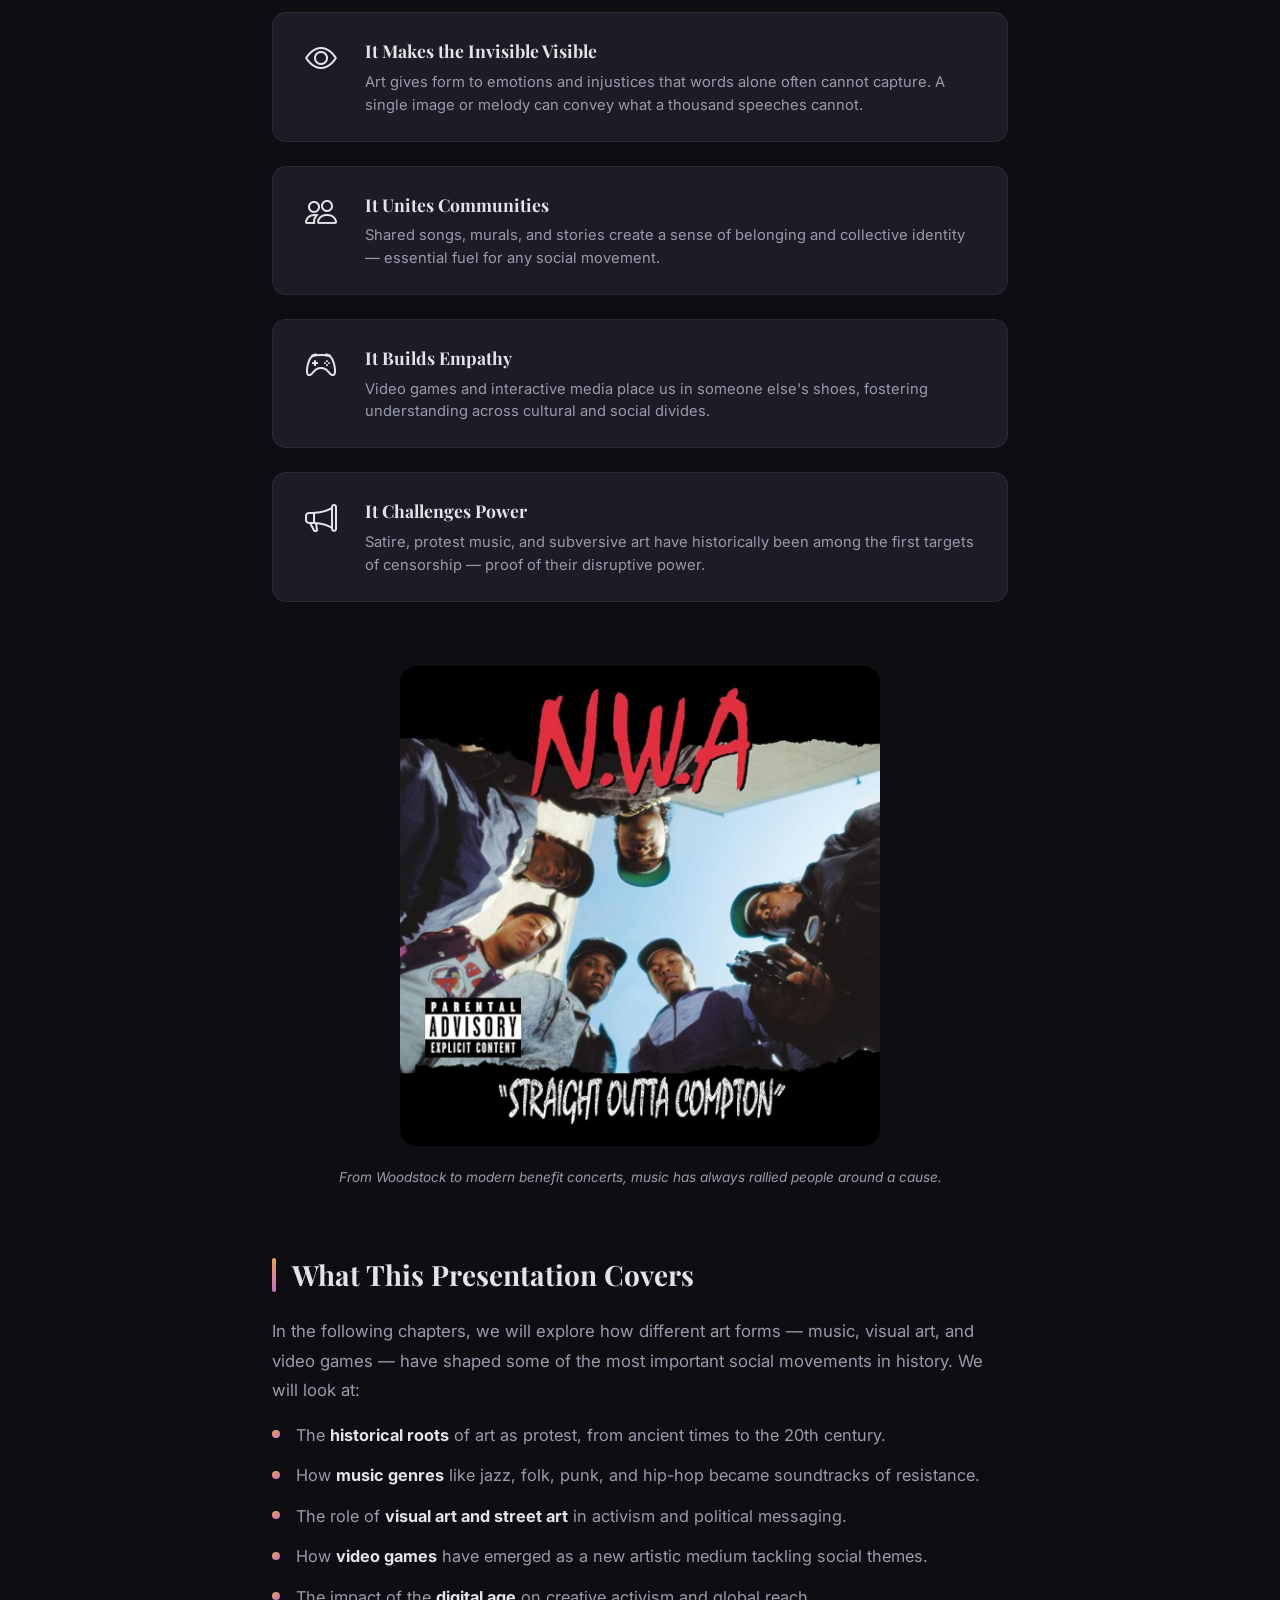
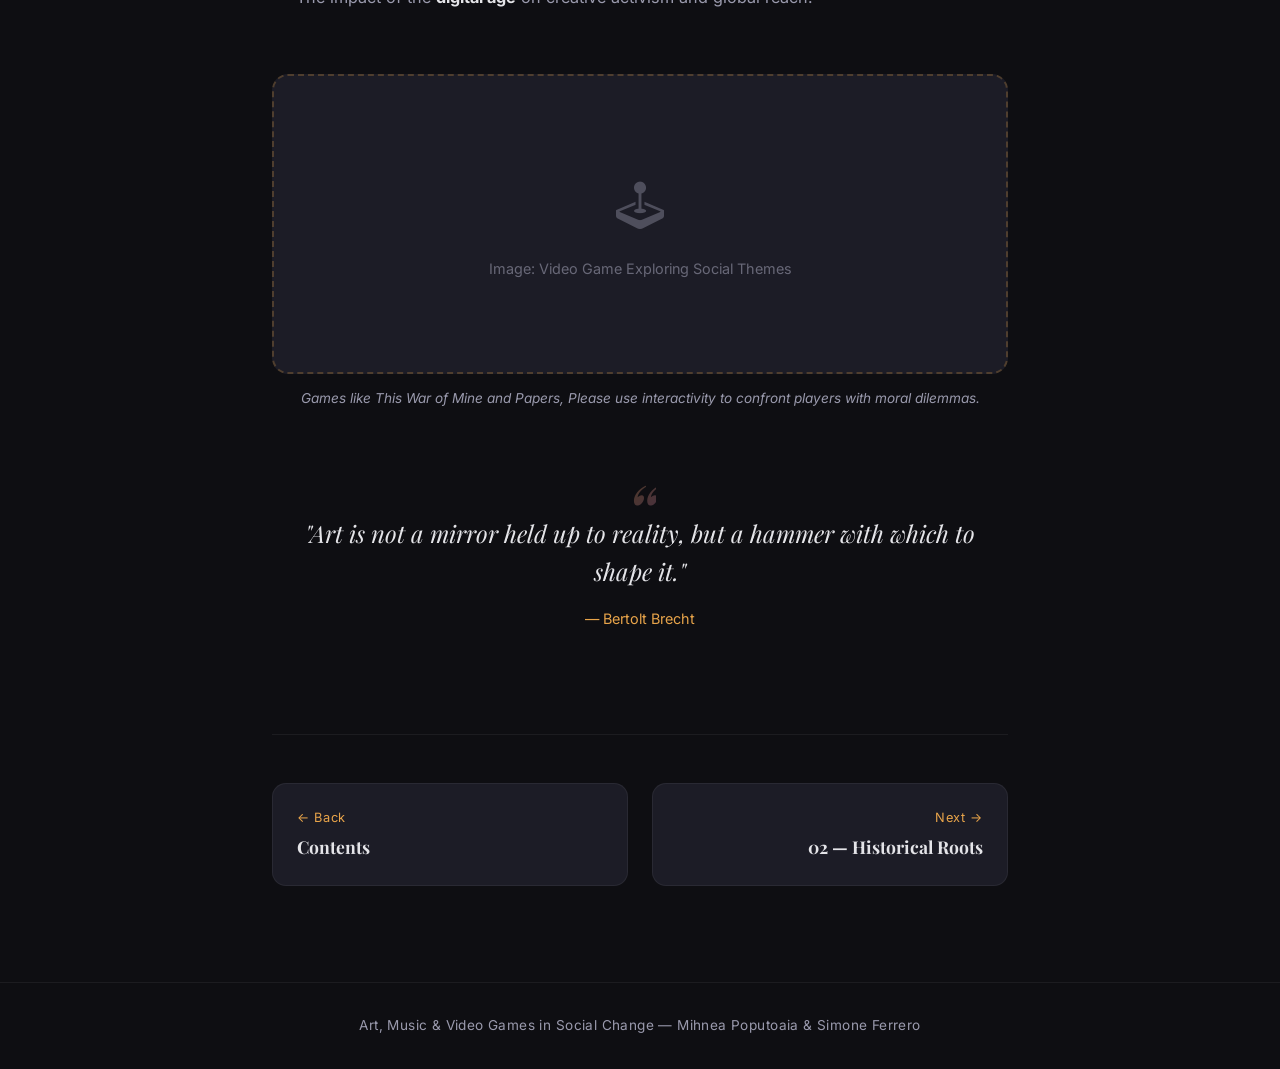
==== commit 50a8de4f: "Add N.W.A media player and popup functionality to introduction section" ====
--- a/01-introduction/introduction.html
+++ b/01-introduction/introduction.html
@@ -110,12 +110,37 @@
 
         <!-- Image Block 2 -->
         <section class="image-block reveal">
-            <div class="image-placeholder" data-label="Musicians at a protest / concert for a cause">
-                <!-- Replace this div with: <img src="your-image.jpg" alt="Description"> -->
-                <span class="placeholder-icon"><i class="bi bi-music-note-beamed"></i></span>
-                <span class="placeholder-text">Image: Music at a Social Movement / Protest Concert</span>
+            <div class="image-clickable" id="nwaImage">
+                <img src="/img/NWA.jpg" alt="N.W.A — Straight Outta Compton">
+                <span class="image-click-hint"><i class="bi bi-play-circle"></i> Click to listen</span>
             </div>
             <p class="image-caption">From Woodstock to modern benefit concerts, music has always rallied people around a cause.</p>
+
+            <!-- Media Player Popup -->
+            <div class="popup-overlay" id="nwaPopup">
+                <div class="popup-bubble media-bubble">
+                    <button class="popup-close" id="nwaClose"><i class="bi bi-x-lg"></i></button>
+                    <h3>N.W.A &mdash; <em>Straight Outta Compton</em></h3>
+                    <p>
+                        Released in 1988, this track became an anthem of black frustration against police brutality
+                        and systemic racism in America. N.W.A used raw, unfiltered lyrics to expose the realities
+                        of life in Compton, Los Angeles — making hip-hop a powerful vehicle for social commentary.
+                    </p>
+                    <div class="mini-player">
+                        <audio id="nwaAudio" preload="metadata">    
+                            <source src="/audio/straight-outta-compton.mp3" type="audio/mpeg">
+                            <!-- Replace the src above with your actual audio file -->
+                        </audio>
+                        <button class="player-btn" id="nwaPlayBtn">
+                            <i class="bi bi-play-fill" id="nwaPlayIcon"></i>
+                        </button>
+                        <div class="player-track">
+                            <div class="player-progress" id="nwaProgress"></div>
+                        </div>
+                        <span class="player-time" id="nwaTime">0:00</span>
+                    </div>
+                </div>
+            </div>
         </section>
 
         <!-- Scope of the Presentation -->
--- a/01-introduction/introduction.css
+++ b/01-introduction/introduction.css
@@ -427,6 +427,69 @@
     transform: rotate(90deg);
 }
 
+/* --- Mini Media Player --- */
+.mini-player {
+    display: flex;
+    align-items: center;
+    gap: 0.85rem;
+    margin-top: 1.25rem;
+    padding: 0.85rem 1rem;
+    background: var(--clr-bg);
+    border-radius: 12px;
+    border: 1px solid var(--clr-border);
+}
+
+.player-btn {
+    flex-shrink: 0;
+    width: 40px;
+    height: 40px;
+    border-radius: 50%;
+    border: none;
+    background: linear-gradient(135deg, var(--clr-accent), var(--clr-accent-alt));
+    color: var(--clr-bg);
+    font-size: 1.1rem;
+    cursor: pointer;
+    display: flex;
+    align-items: center;
+    justify-content: center;
+    transition: transform 0.2s ease, box-shadow 0.2s ease;
+}
+
+.player-btn:hover {
+    transform: scale(1.1);
+    box-shadow: 0 0 20px rgba(232, 164, 74, 0.35);
+}
+
+.player-btn:active {
+    transform: scale(0.95);
+}
+
+.player-track {
+    flex: 1;
+    height: 6px;
+    background: var(--clr-border);
+    border-radius: 3px;
+    overflow: hidden;
+    cursor: pointer;
+    position: relative;
+}
+
+.player-progress {
+    height: 100%;
+    width: 0%;
+    background: linear-gradient(90deg, var(--clr-accent), var(--clr-accent-alt));
+    border-radius: 3px;
+    transition: width 0.1s linear;
+}
+
+.player-time {
+    font-size: 0.8rem;
+    color: var(--clr-text-muted);
+    min-width: 3rem;
+    text-align: right;
+    font-variant-numeric: tabular-nums;
+}
+
 .image-caption {
     margin-top: 0.85rem;
     font-size: 0.85rem;
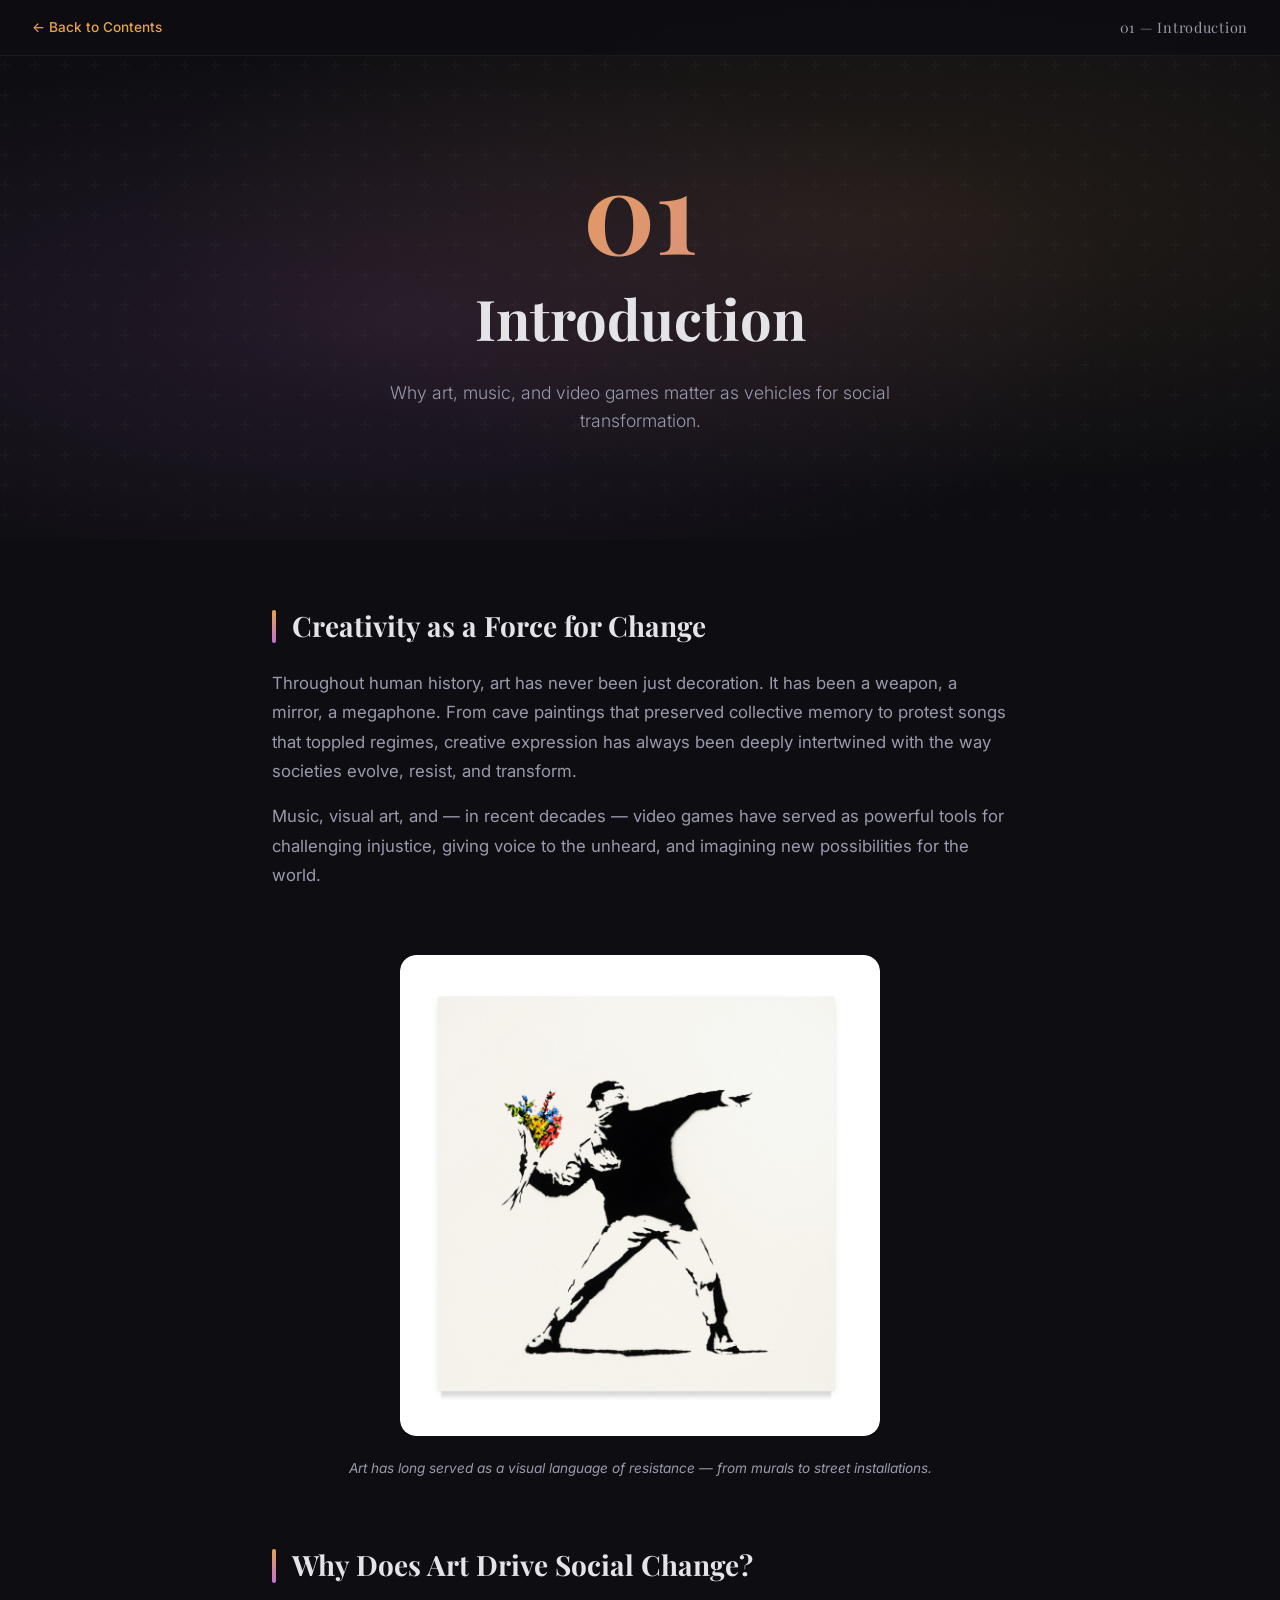
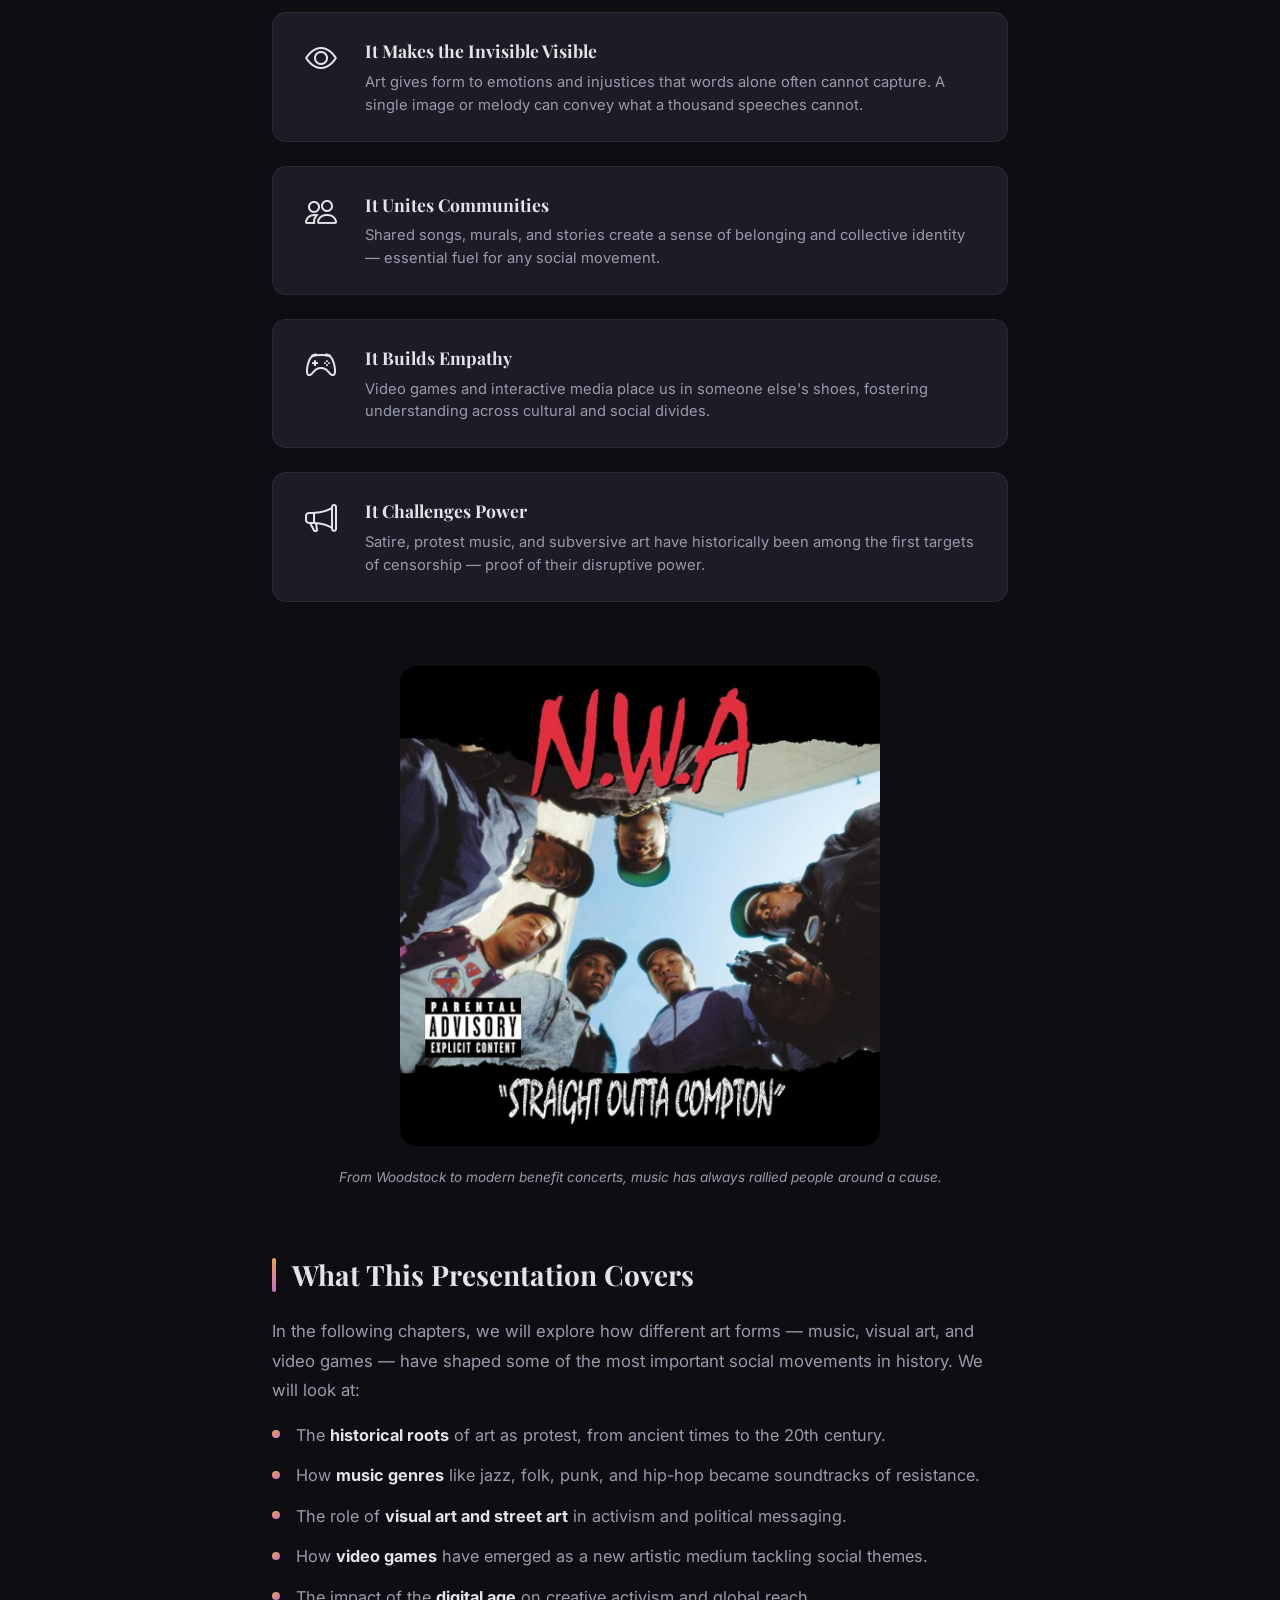
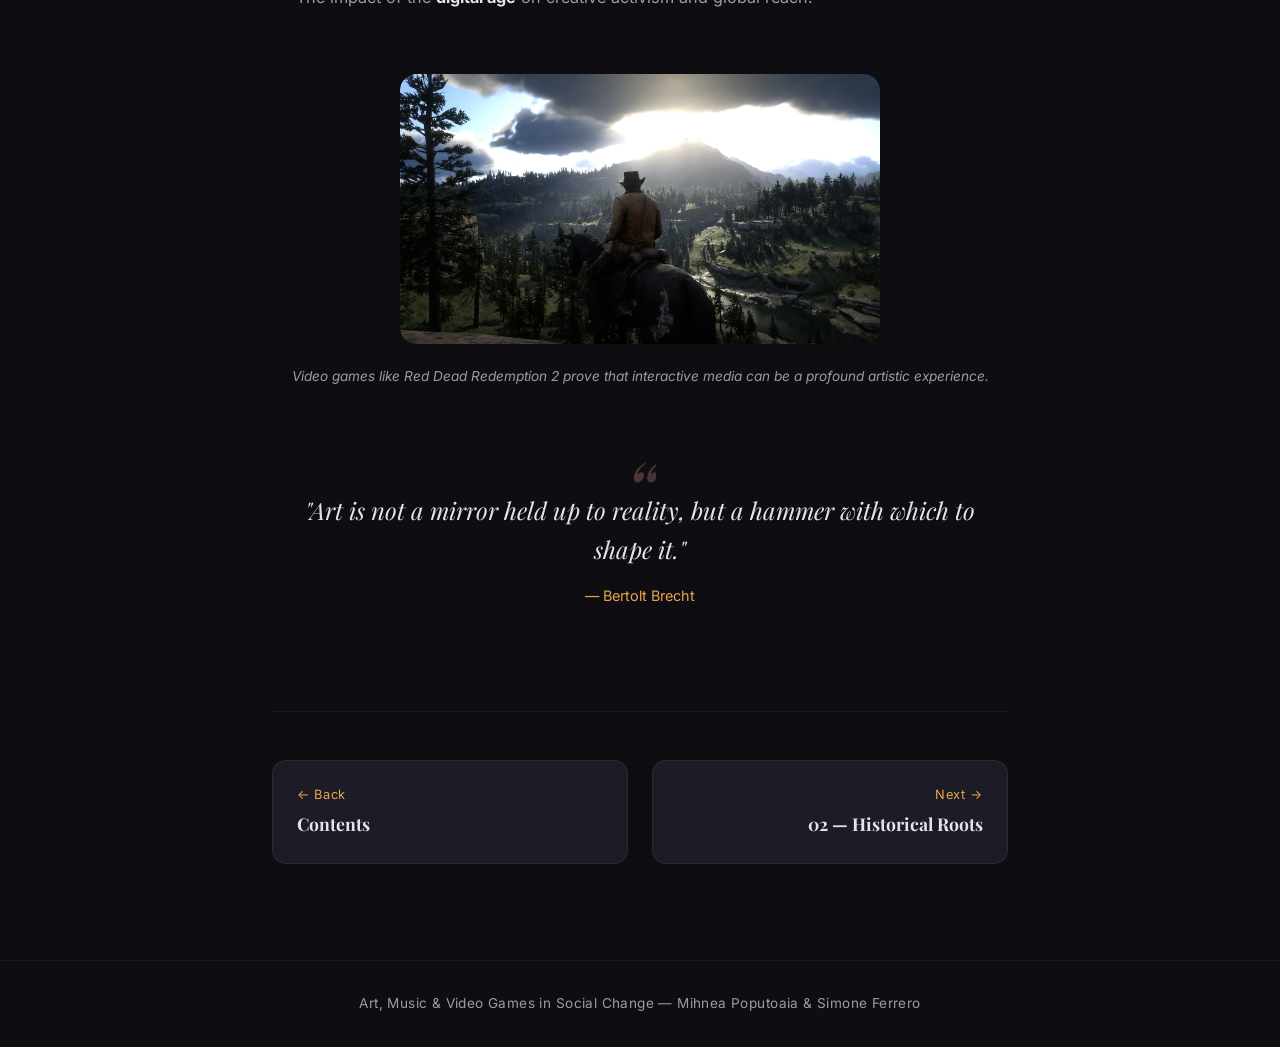
==== commit bde5a881: "Add popups for Banksy and Red Dead Redemption 2 with associated media player functionality" ====
--- a/01-introduction/introduction.html
+++ b/01-introduction/introduction.html
@@ -53,24 +53,6 @@
                 <span class="image-click-hint"><i class="bi bi-zoom-in"></i> Click for details</span>
             </div>
             <p class="image-caption">Art has long served as a visual language of resistance — from murals to street installations.</p>
-
-            <!-- Popup Bubble -->
-            <div class="popup-overlay" id="banksyPopup">
-                <div class="popup-bubble">
-                    <button class="popup-close" id="banksyClose"><i class="bi bi-x-lg"></i></button>
-                    <h3>Banksy — <em>Love is in the Air</em></h3>
-                    <p>
-                        Also known as the <strong>Flower Thrower</strong>, this iconic stencil by the anonymous street artist Banksy
-                        first appeared in 2003 on a wall near the Israeli West Bank barrier in Jerusalem. It depicts a masked
-                        protester in a throwing pose — but instead of a Molotov cocktail, he hurls a bouquet of flowers.
-                    </p>
-                    <p>
-                        The piece is a powerful statement about peaceful resistance: replacing violence with beauty, destruction
-                        with hope. It has become one of the most recognisable works of political street art in the world,
-                        symbolising the idea that art itself can be an act of defiance.
-                    </p>
-                </div>
-            </div>
         </section>
 
         <!-- Key Ideas -->
@@ -115,32 +97,6 @@
                 <span class="image-click-hint"><i class="bi bi-play-circle"></i> Click to listen</span>
             </div>
             <p class="image-caption">From Woodstock to modern benefit concerts, music has always rallied people around a cause.</p>
-
-            <!-- Media Player Popup -->
-            <div class="popup-overlay" id="nwaPopup">
-                <div class="popup-bubble media-bubble">
-                    <button class="popup-close" id="nwaClose"><i class="bi bi-x-lg"></i></button>
-                    <h3>N.W.A &mdash; <em>Straight Outta Compton</em></h3>
-                    <p>
-                        Released in 1988, this track became an anthem of black frustration against police brutality
-                        and systemic racism in America. N.W.A used raw, unfiltered lyrics to expose the realities
-                        of life in Compton, Los Angeles — making hip-hop a powerful vehicle for social commentary.
-                    </p>
-                    <div class="mini-player">
-                        <audio id="nwaAudio" preload="metadata">    
-                            <source src="/audio/straight-outta-compton.mp3" type="audio/mpeg">
-                            <!-- Replace the src above with your actual audio file -->
-                        </audio>
-                        <button class="player-btn" id="nwaPlayBtn">
-                            <i class="bi bi-play-fill" id="nwaPlayIcon"></i>
-                        </button>
-                        <div class="player-track">
-                            <div class="player-progress" id="nwaProgress"></div>
-                        </div>
-                        <span class="player-time" id="nwaTime">0:00</span>
-                    </div>
-                </div>
-            </div>
         </section>
 
         <!-- Scope of the Presentation -->
@@ -161,12 +117,11 @@
 
         <!-- Image Block 3 -->
         <section class="image-block reveal">
-            <div class="image-placeholder" data-label="Video game screenshot — e.g. This War of Mine, Papers Please, or similar">
-                <!-- Replace this div with: <img src="your-image.jpg" alt="Description"> -->
-                <span class="placeholder-icon"><i class="bi bi-joystick"></i></span>
-                <span class="placeholder-text">Image: Video Game Exploring Social Themes</span>
-            </div>
-            <p class="image-caption">Games like <em>This War of Mine</em> and <em>Papers, Please</em> use interactivity to confront players with moral dilemmas.</p>
+            <div class="image-clickable" id="rdr2Image">
+                <img src="/img/rdr2.jpg" alt="Red Dead Redemption 2">
+                <span class="image-click-hint"><i class="bi bi-info-circle"></i> Click for details</span>
+            </div>
+            <p class="image-caption">Video games like <em>Red Dead Redemption 2</em> prove that interactive media can be a profound artistic experience.</p>
         </section>
 
         <!-- Closing -->
@@ -198,6 +153,74 @@
 
     <div class="cursor-glow" id="cursorGlow"></div>
 
+    <!-- All Popups (at body level to avoid overlap issues) -->
+    <div class="popup-overlay" id="banksyPopup">
+        <div class="popup-bubble">
+            <button class="popup-close" id="banksyClose"><i class="bi bi-x-lg"></i></button>
+            <h3>Banksy — <em>Love is in the Air</em></h3>
+            <p>
+                Also known as the <strong>Flower Thrower</strong>, this iconic stencil by the anonymous street artist Banksy
+                first appeared in 2003 on a wall near the Israeli West Bank barrier in Jerusalem. It depicts a masked
+                protester in a throwing pose — but instead of a Molotov cocktail, he hurls a bouquet of flowers.
+            </p>
+            <p>
+                The piece is a powerful statement about peaceful resistance: replacing violence with beauty, destruction
+                with hope. It has become one of the most recognisable works of political street art in the world,
+                symbolising the idea that art itself can be an act of defiance.
+            </p>
+        </div>
+    </div>
+
+    <div class="popup-overlay" id="nwaPopup">
+        <div class="popup-bubble media-bubble">
+            <button class="popup-close" id="nwaClose"><i class="bi bi-x-lg"></i></button>
+            <h3>N.W.A &mdash; <em>Straight Outta Compton</em></h3>
+            <p>
+                Released in 1988, this track became an anthem of black frustration against police brutality
+                and systemic racism in America. N.W.A used raw, unfiltered lyrics to expose the realities
+                of life in Compton, Los Angeles — making hip-hop a powerful vehicle for social commentary.
+            </p>
+            <div class="mini-player">
+                <audio id="nwaAudio" preload="metadata">
+                    <source src="/music/StraightOuttaCompton.mp3" type="audio/mpeg">
+                </audio>
+                <button class="player-btn" id="nwaPlayBtn">
+                    <i class="bi bi-play-fill" id="nwaPlayIcon"></i>
+                </button>
+                <div class="player-track">
+                    <div class="player-progress" id="nwaProgress"></div>
+                </div>
+                <span class="player-time" id="nwaTime">0:00</span>
+            </div>
+        </div>
+    </div>
+
+    <div class="popup-overlay" id="rdr2Popup">
+        <div class="popup-bubble">
+            <button class="popup-close" id="rdr2Close"><i class="bi bi-x-lg"></i></button>
+            <h3>Red Dead Redemption 2 &mdash; <em>Art Through Interactivity</em></h3>
+            <p>
+                Set in 1899, <strong>Red Dead Redemption 2</strong> follows Arthur Morgan, an outlaw in the
+                Van der Linde gang as the era of the Wild West fades away. The story explores themes of
+                <strong>loyalty, morality, and redemption</strong> &mdash; forcing the player to question what it means
+                to be good in a world built on violence.
+            </p>
+            <p>
+                But beyond its narrative, RDR2 is a masterclass in <strong>visual art</strong>: hand-crafted
+                landscapes that rival oil paintings, dynamic lighting that shifts with the weather, and a
+                soundtrack that blends orchestral scores with authentic folk music. Every frame is composed
+                with cinematic care.
+            </p>
+            <p>
+                The game also reflects <strong>social change</strong> by portraying the clash between
+                industrialisation and the natural world, the displacement of Native American communities,
+                and the widening gap between rich and poor &mdash; themes that remain deeply relevant today.
+                It proves that video games are not just entertainment, but a legitimate form of art capable
+                of sparking reflection and empathy.
+            </p>
+        </div>
+    </div>
+
     <script src="introduction.js"></script>
 </body>
 </html>
--- a/01-introduction/introduction.css
+++ b/01-introduction/introduction.css
@@ -357,32 +357,39 @@
 /* --- Popup Bubble --- */
 .popup-overlay {
     position: fixed;
-    inset: 0;
-    z-index: 1000;
-    background: rgba(0, 0, 0, 0.7);
-    backdrop-filter: blur(8px);
+    top: 0;
+    left: 0;
+    width: 100vw;
+    height: 100vh;
+    z-index: 10000;
+    background: rgba(0, 0, 0, 0.8);
+    backdrop-filter: blur(10px);
     display: flex;
     align-items: center;
     justify-content: center;
     opacity: 0;
     visibility: hidden;
+    pointer-events: none;
     transition: opacity 0.4s ease, visibility 0.4s ease;
 }
 
 .popup-overlay.active {
     opacity: 1;
     visibility: visible;
+    pointer-events: auto;
 }
 
 .popup-bubble {
     position: relative;
     max-width: 520px;
     width: 90%;
+    max-height: 80vh;
+    overflow-y: auto;
     padding: 2.5rem 2rem;
     background: var(--clr-card);
     border: 1px solid var(--clr-border);
     border-radius: 20px;
-    box-shadow: 0 24px 80px rgba(0, 0, 0, 0.5), 0 0 40px rgba(232, 164, 74, 0.1);
+    box-shadow: 0 24px 80px rgba(0, 0, 0, 0.6), 0 0 40px rgba(232, 164, 74, 0.1);
     transform: scale(0.85) translateY(20px);
     transition: transform 0.4s cubic-bezier(0.34, 1.56, 0.64, 1);
 }
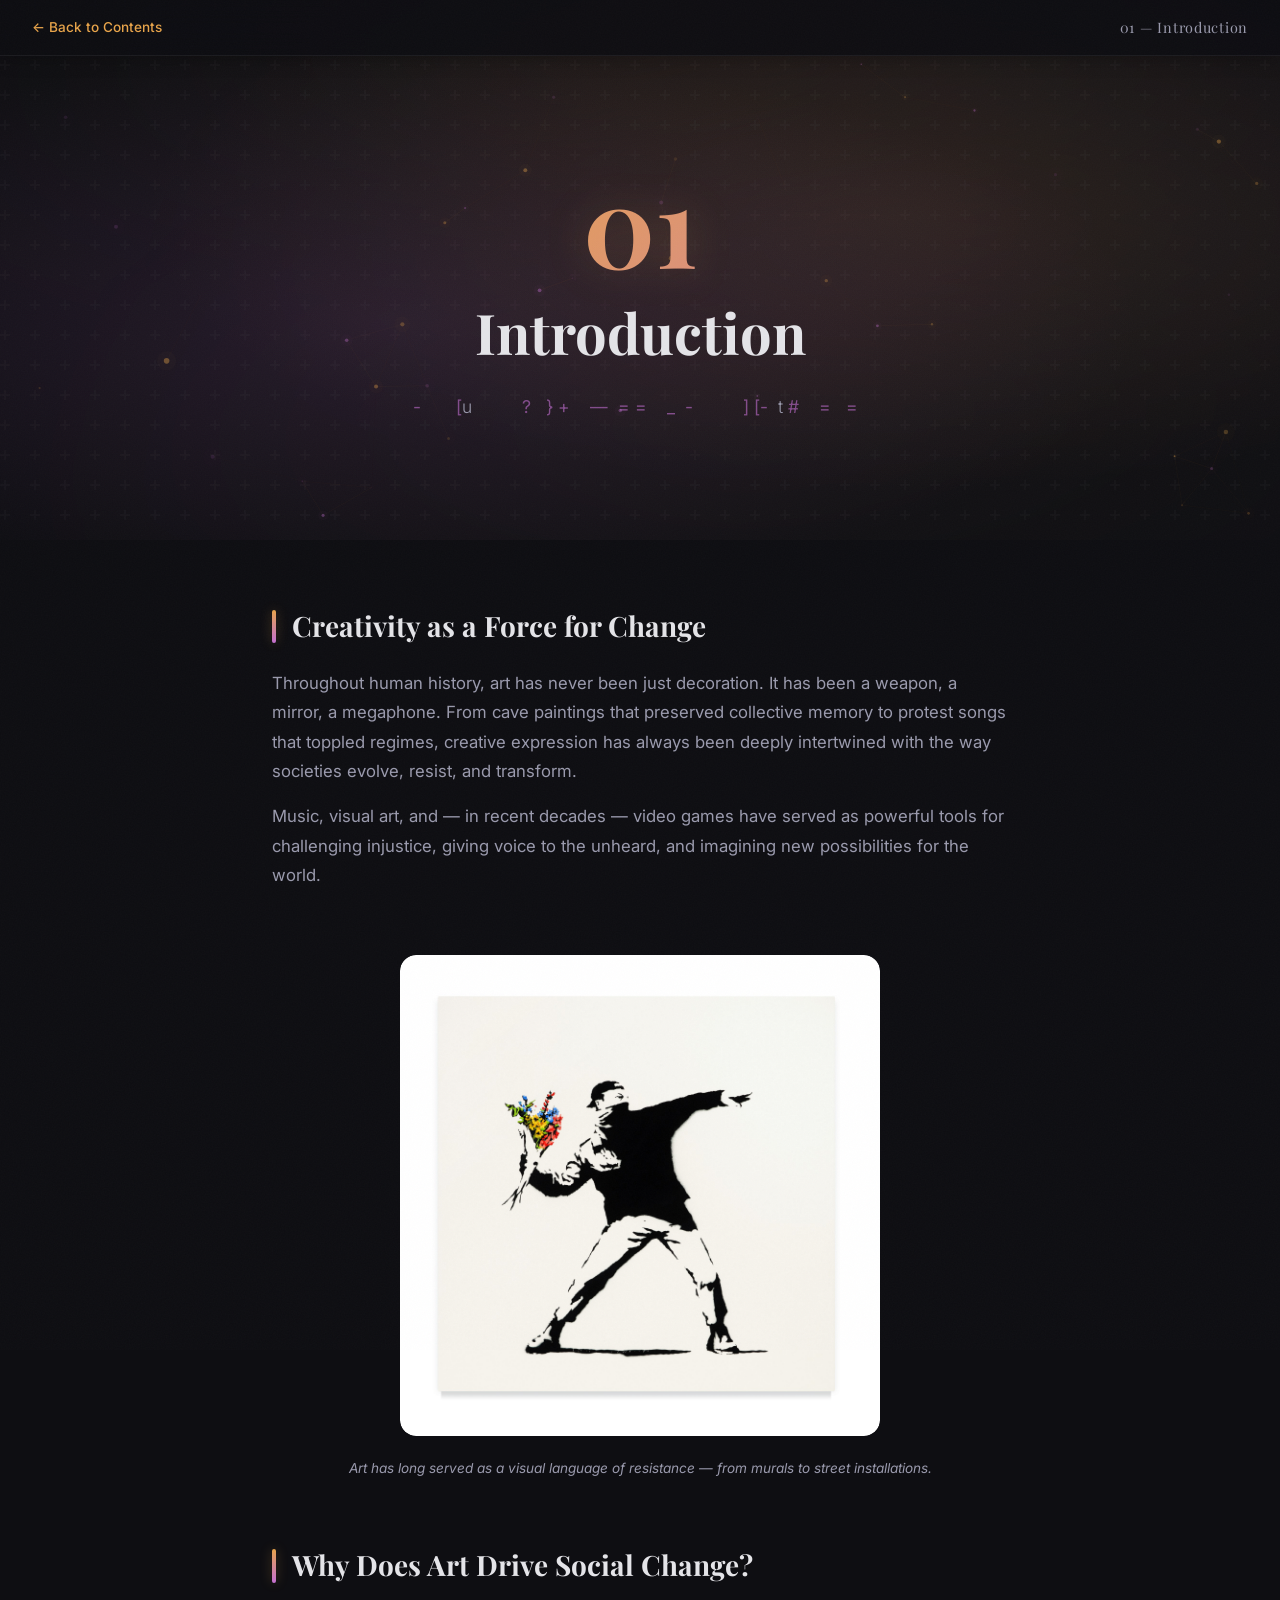
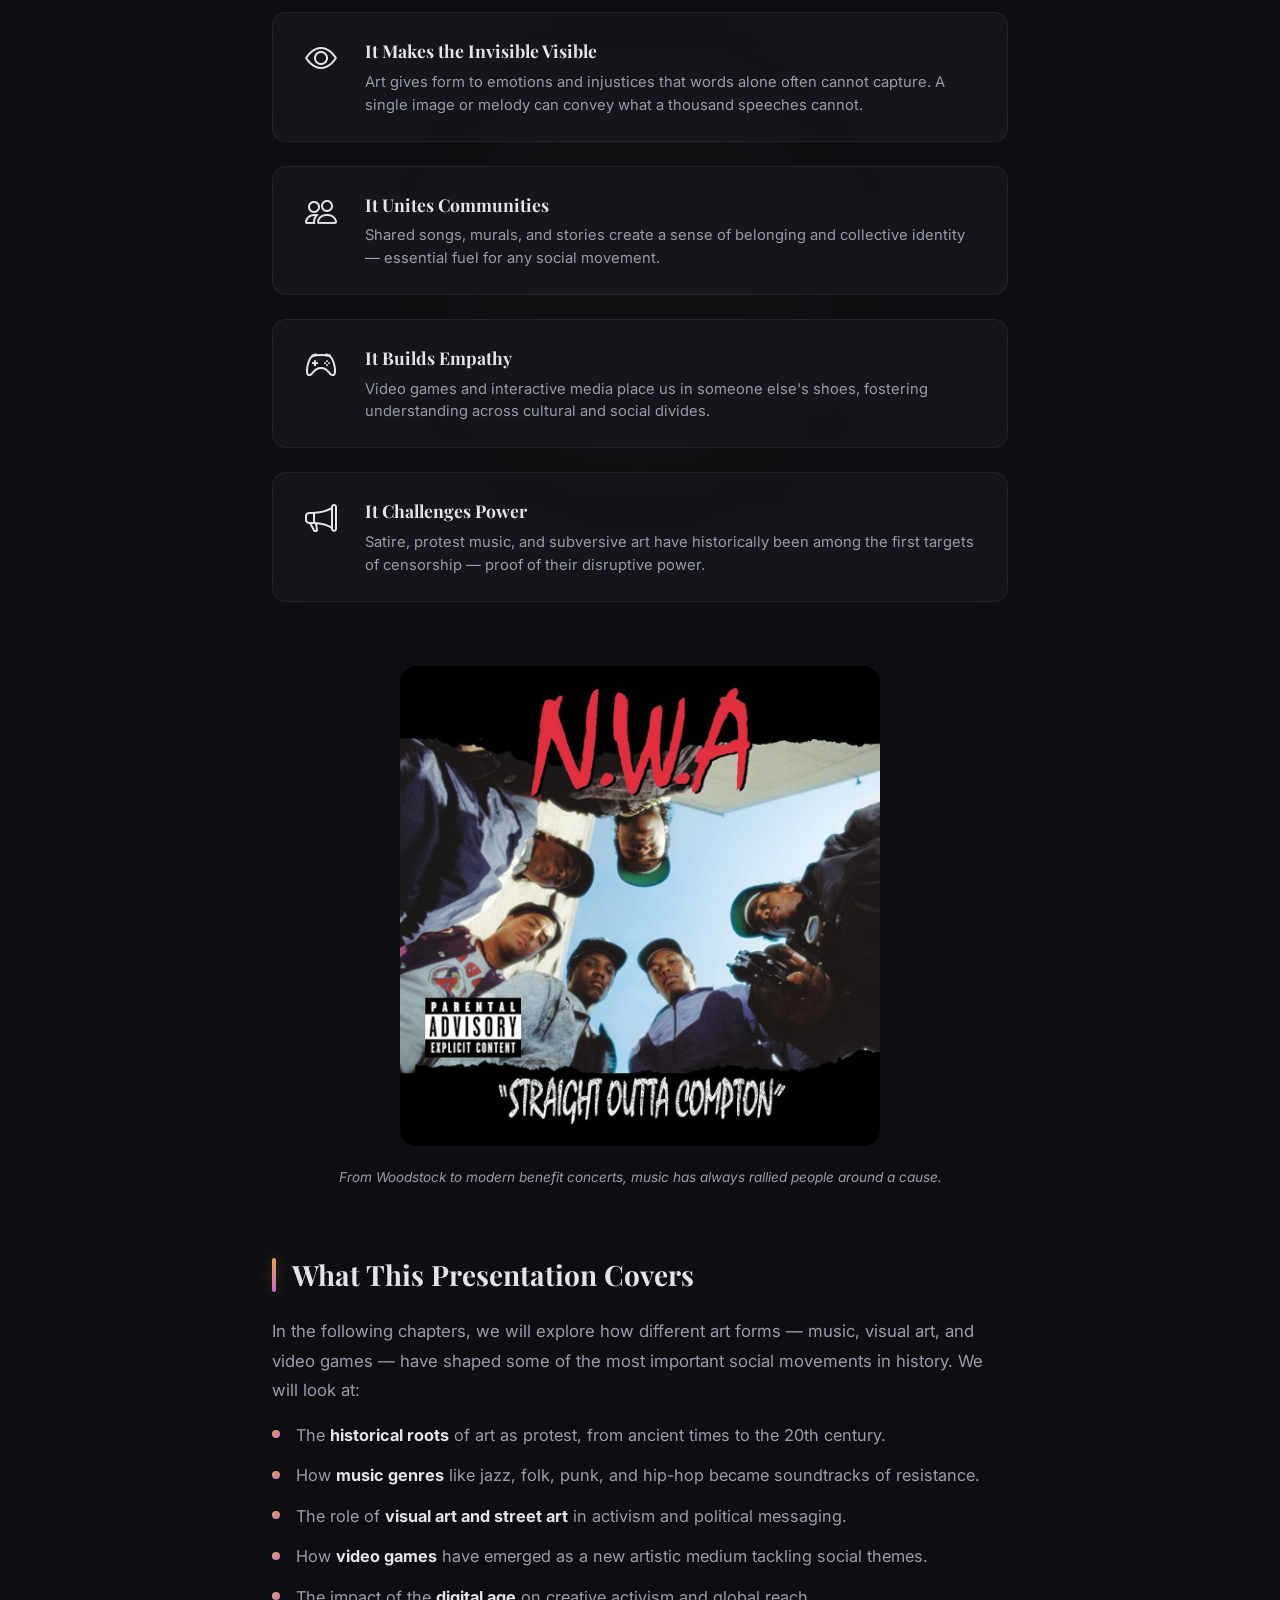
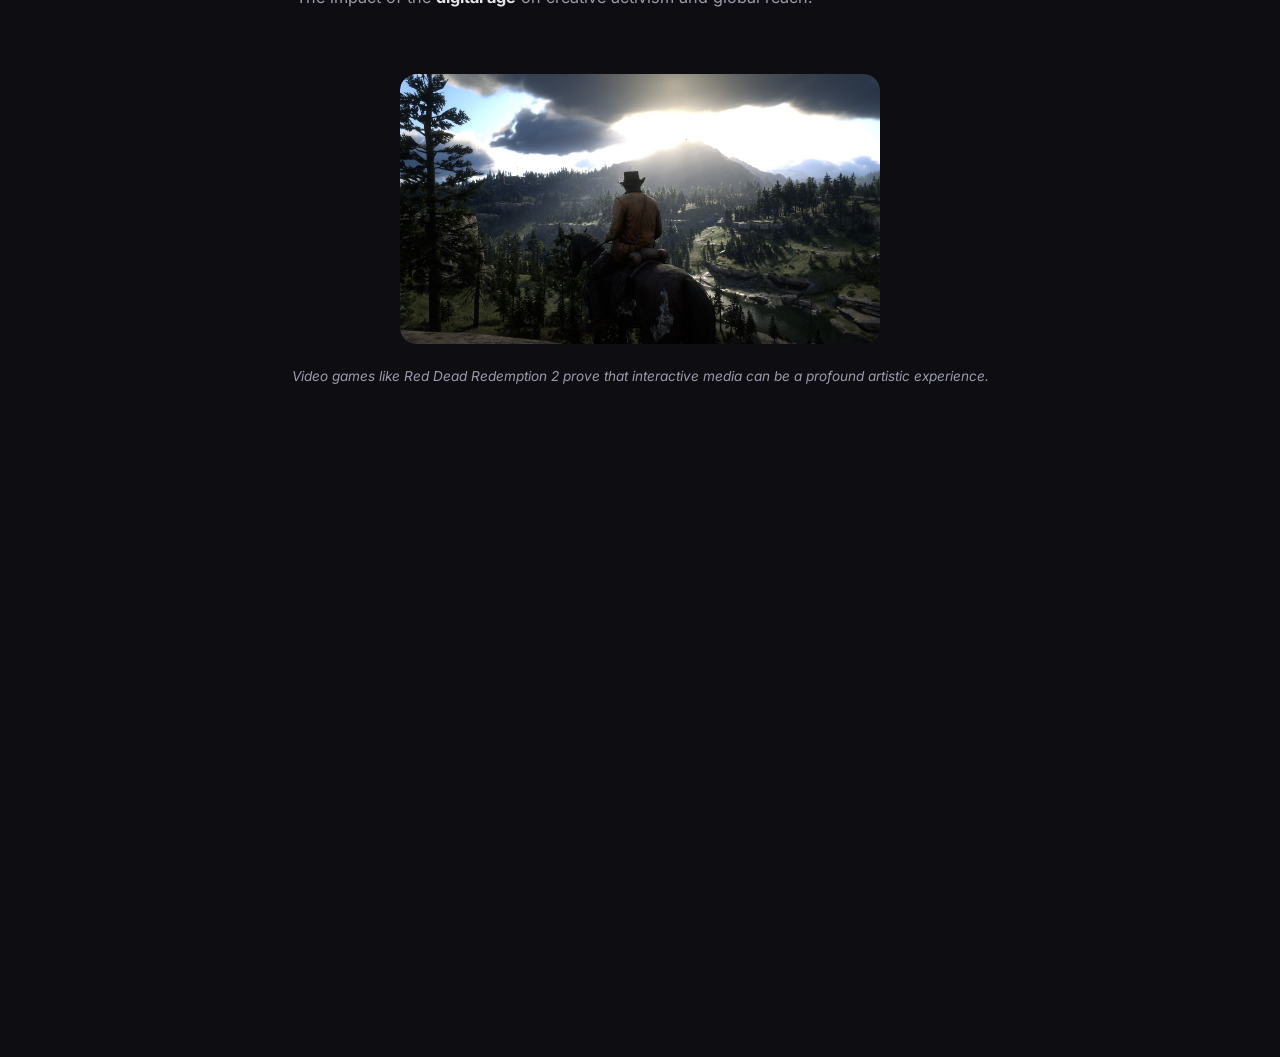
==== commit 75e29b80: "Add shared visual enhancements: (AKA animazioni incazzate nere) CSS and JS for dynamic effects - Int" ====
--- a/01-introduction/introduction.html
+++ b/01-introduction/introduction.html
@@ -5,6 +5,7 @@
     <meta name="viewport" content="width=device-width, initial-scale=1.0">
     <title>01 — Introduction | Art, Music & Video Games in Social Change</title>
     <link rel="stylesheet" href="introduction.css">
+    <link rel="stylesheet" href="../shared-enhancements.css">
     <link rel="stylesheet" href="https://cdn.jsdelivr.net/npm/bootstrap-icons@1.11.3/font/bootstrap-icons.min.css">
     <link rel="preconnect" href="https://fonts.googleapis.com">
     <link rel="preconnect" href="https://fonts.gstatic.com" crossorigin>
@@ -12,6 +13,9 @@
 </head>
 <body>
 
+    <div class="scroll-progress-bar" id="scrollProgress"></div>
+    <div class="noise-overlay"></div>
+
     <!-- Navigation -->
     <nav class="nav">
         <a href="../index.html" class="nav-back">&larr; Back to Contents</a>
@@ -21,6 +25,13 @@
     <!-- Page Hero -->
     <header class="page-hero">
         <div class="page-hero-overlay"></div>
+        <canvas id="constellation"></canvas>
+        <div class="aurora">
+            <div class="aurora-band aurora-1"></div>
+            <div class="aurora-band aurora-2"></div>
+            <div class="aurora-band aurora-3"></div>
+        </div>
+        <div class="floating-shapes" id="floatingShapes"></div>
         <div class="particles" id="particles"></div>
         <div class="page-hero-content">
             <span class="chapter-number">01</span>
@@ -138,7 +149,7 @@
                 <span class="page-nav-label">&larr; Back</span>
                 <span class="page-nav-title">Contents</span>
             </a>
-            <a href="#" class="page-nav-link next">
+            <a href="../02-historical-roots/historical-roots.html" class="page-nav-link next">
                 <span class="page-nav-label">Next &rarr;</span>
                 <span class="page-nav-title">02 — Historical Roots</span>
             </a>
@@ -222,5 +233,6 @@
     </div>
 
     <script src="introduction.js"></script>
+    <script src="../shared-enhancements.js"></script>
 </body>
 </html>
--- a/shared-enhancements.css
+++ b/shared-enhancements.css
@@ -0,0 +1,317 @@
+/* =========================================================
+   SHARED VISUAL ENHANCEMENTS
+   Applied to all sub-pages (01–04+)
+   ========================================================= */
+
+/* ===== SCROLL PROGRESS BAR ===== */
+.scroll-progress-bar {
+    position: fixed;
+    top: 0;
+    left: 0;
+    height: 3px;
+    width: 0%;
+    background: linear-gradient(90deg, var(--clr-accent), var(--clr-accent-alt), var(--clr-accent));
+    background-size: 200% 100%;
+    animation: shimmer-bar 2s linear infinite;
+    z-index: 10000;
+    box-shadow: 0 0 12px rgba(232, 164, 74, 0.6), 0 0 30px rgba(232, 164, 74, 0.2);
+}
+
+@keyframes shimmer-bar {
+    0%   { background-position: -200% 0; }
+    100% { background-position: 200% 0; }
+}
+
+/* ===== NOISE OVERLAY ===== */
+.noise-overlay {
+    position: fixed;
+    inset: -50%;
+    width: 200%;
+    height: 200%;
+    z-index: 10001;
+    pointer-events: none;
+    opacity: 0.025;
+    background: url("data:image/svg+xml,%3Csvg viewBox='0 0 256 256' xmlns='http://www.w3.org/2000/svg'%3E%3Cfilter id='n'%3E%3CfeTurbulence type='fractalNoise' baseFrequency='0.75' numOctaves='4' stitchTiles='stitch'/%3E%3C/filter%3E%3Crect width='100%25' height='100%25' filter='url(%23n)'/%3E%3C/svg%3E");
+    background-size: 256px 256px;
+    animation: noiseShift 0.3s steps(3) infinite;
+}
+
+@keyframes noiseShift {
+    0%   { transform: translate(0, 0); }
+    33%  { transform: translate(-5%, -8%); }
+    66%  { transform: translate(3%, 5%); }
+    100% { transform: translate(0, 0); }
+}
+
+/* ===== CONSTELLATION CANVAS ===== */
+#constellation {
+    position: absolute;
+    inset: 0;
+    width: 100%;
+    height: 100%;
+    z-index: 0;
+    pointer-events: none;
+}
+
+/* ===== AURORA EFFECT ===== */
+.aurora {
+    position: absolute;
+    inset: 0;
+    overflow: hidden;
+    pointer-events: none;
+    z-index: 0;
+    mix-blend-mode: screen;
+    opacity: 0.35;
+}
+
+.aurora-band {
+    position: absolute;
+    width: 200%;
+    height: 45%;
+    filter: blur(90px);
+    animation: auroraDrift 8s ease-in-out infinite alternate;
+    will-change: transform;
+}
+
+.aurora-1 {
+    top: -15%;
+    left: -50%;
+    background: linear-gradient(120deg, transparent 25%, rgba(232, 164, 74, 0.18) 50%, transparent 75%);
+    animation-duration: 9s;
+}
+
+.aurora-2 {
+    top: 20%;
+    left: -30%;
+    background: linear-gradient(120deg, transparent 25%, rgba(196, 111, 211, 0.14) 50%, transparent 75%);
+    animation-duration: 13s;
+    animation-delay: -4s;
+}
+
+.aurora-3 {
+    top: 55%;
+    left: -40%;
+    background: linear-gradient(120deg, transparent 25%, rgba(232, 164, 74, 0.1) 50%, transparent 75%);
+    animation-duration: 11s;
+    animation-delay: -2s;
+}
+
+@keyframes auroraDrift {
+    0%   { transform: translateX(0) rotate(-2deg) scaleY(1); }
+    33%  { transform: translateX(15%) rotate(1deg) scaleY(1.3); }
+    66%  { transform: translateX(-10%) rotate(-1deg) scaleY(0.85); }
+    100% { transform: translateX(20%) rotate(2deg) scaleY(1.15); }
+}
+
+/* ===== FLOATING GEOMETRIC SHAPES ===== */
+.floating-shapes {
+    position: absolute;
+    inset: 0;
+    pointer-events: none;
+    overflow: hidden;
+    z-index: 0;
+}
+
+.floating-shape {
+    position: absolute;
+    border: 1px solid;
+    pointer-events: none;
+    opacity: 0;
+    animation: shapeFloat linear infinite;
+}
+
+.shape-circle { border-radius: 50%; }
+.shape-diamond { transform: rotate(45deg); }
+
+@keyframes shapeFloat {
+    0%   { opacity: 0; transform: translateY(60vh) rotate(0deg); }
+    10%  { opacity: 0.12; }
+    90%  { opacity: 0.12; }
+    100% { opacity: 0; transform: translateY(-20vh) rotate(360deg); }
+}
+
+/* ===== PARTICLE RINGS ===== */
+.particle-ring {
+    position: absolute;
+    border: 1px solid rgba(232, 164, 74, 0.15);
+    border-radius: 50%;
+    opacity: 0;
+    animation: particleRingFloat 18s linear infinite;
+    pointer-events: none;
+}
+
+@keyframes particleRingFloat {
+    0%   { opacity: 0; transform: translateY(60vh) rotate(0deg) scale(0.5); }
+    10%  { opacity: 0.25; }
+    90%  { opacity: 0.25; }
+    100% { opacity: 0; transform: translateY(-20vh) rotate(180deg) scale(1.5); }
+}
+
+/* ===== CUSTOM SCROLLBAR ===== */
+::-webkit-scrollbar {
+    width: 6px;
+}
+
+::-webkit-scrollbar-track {
+    background: var(--clr-bg);
+}
+
+::-webkit-scrollbar-thumb {
+    background: linear-gradient(180deg, var(--clr-accent), var(--clr-accent-alt));
+    border-radius: 3px;
+}
+
+::-webkit-scrollbar-thumb:hover {
+    background: var(--clr-accent);
+}
+
+/* ===== ENHANCED GLASSMORPHISM — KEY POINTS & CARDS ===== */
+.key-point,
+.genre-card,
+.gallery-card,
+.timeline-content,
+.page-nav-link {
+    background: rgba(28, 28, 38, 0.55);
+    backdrop-filter: blur(16px);
+    -webkit-backdrop-filter: blur(16px);
+}
+
+/* ===== CARD SHIMMER SWEEP ===== */
+.card-shimmer {
+    position: absolute;
+    inset: 0;
+    border-radius: inherit;
+    overflow: hidden;
+    pointer-events: none;
+    z-index: 2;
+}
+
+.card-shimmer::before {
+    content: '';
+    position: absolute;
+    top: 0;
+    left: -100%;
+    width: 60%;
+    height: 100%;
+    background: linear-gradient(90deg, transparent, rgba(255,255,255,0.04), transparent);
+}
+
+.key-point:hover .card-shimmer::before,
+.genre-card:hover .card-shimmer::before,
+.gallery-card:hover .card-shimmer::before,
+.timeline-content:hover .card-shimmer::before,
+.page-nav-link:hover .card-shimmer::before {
+    animation: cardSweep 1.2s ease-in-out;
+}
+
+@keyframes cardSweep {
+    0%   { left: -100%; }
+    100% { left: 200%; }
+}
+
+/* ===== CLICK RIPPLE ===== */
+.ripple {
+    position: absolute;
+    border-radius: 50%;
+    background: rgba(232, 164, 74, 0.25);
+    transform: scale(0);
+    animation: rippleEffect 0.6s ease-out forwards;
+    pointer-events: none;
+    z-index: 5;
+    width: 20px;
+    height: 20px;
+    margin-left: -10px;
+    margin-top: -10px;
+}
+
+@keyframes rippleEffect {
+    to { transform: scale(6); opacity: 0; }
+}
+
+/* ===== TEXT SCRAMBLE ===== */
+.scramble-char {
+    color: var(--clr-accent-alt);
+    opacity: 0.6;
+    font-weight: 400;
+}
+
+/* ===== ENHANCED CURSOR GLOW ===== */
+.cursor-glow {
+    width: 350px !important;
+    height: 350px !important;
+    background: radial-gradient(circle,
+        rgba(232, 164, 74, 0.07) 0%,
+        rgba(196, 111, 211, 0.03) 40%,
+        transparent 70%
+    ) !important;
+}
+
+/* ===== FOOTER GLOW LINE ===== */
+.footer {
+    position: relative;
+    overflow: hidden;
+}
+
+.footer::before {
+    content: '';
+    position: absolute;
+    top: 0;
+    left: 50%;
+    transform: translateX(-50%);
+    width: 200px;
+    height: 1px;
+    background: linear-gradient(90deg, transparent, var(--clr-accent), var(--clr-accent-alt), transparent);
+    box-shadow: 0 0 20px rgba(232, 164, 74, 0.3);
+}
+
+/* ===== CONTENT AMBIENT GLOW ===== */
+.content {
+    position: relative;
+}
+
+.content::before {
+    content: '';
+    position: absolute;
+    top: 30%;
+    left: 50%;
+    transform: translateX(-50%);
+    width: 500px;
+    height: 500px;
+    background: radial-gradient(circle, rgba(232, 164, 74, 0.03) 0%, transparent 70%);
+    pointer-events: none;
+    border-radius: 50%;
+    filter: blur(60px);
+}
+
+/* ===== ENHANCED H2 DECORATIVE BAR ===== */
+.text-block h2::before {
+    box-shadow: 0 0 12px rgba(232, 164, 74, 0.3);
+}
+
+/* ===== IMAGE HOVER GLOW ===== */
+.image-clickable:hover {
+    box-shadow: 0 12px 40px rgba(232, 164, 74, 0.2),
+                0 0 30px rgba(232, 164, 74, 0.08);
+}
+
+/* ===== POPUP GLASSMORPHISM ===== */
+.popup-bubble {
+    background: rgba(28, 28, 38, 0.85);
+    backdrop-filter: blur(30px);
+    -webkit-backdrop-filter: blur(30px);
+}
+
+/* ===== NAV ENHANCED GLOW ===== */
+.nav {
+    box-shadow: 0 1px 20px rgba(0, 0, 0, 0.3);
+}
+
+/* ===== CHAPTER NUMBER GLOW ===== */
+.chapter-number {
+    filter: drop-shadow(0 0 20px rgba(232, 164, 74, 0.2));
+}
+
+/* ===== PULL QUOTE GLOW ===== */
+.pull-quote::before {
+    filter: drop-shadow(0 0 15px rgba(232, 164, 74, 0.2));
+}
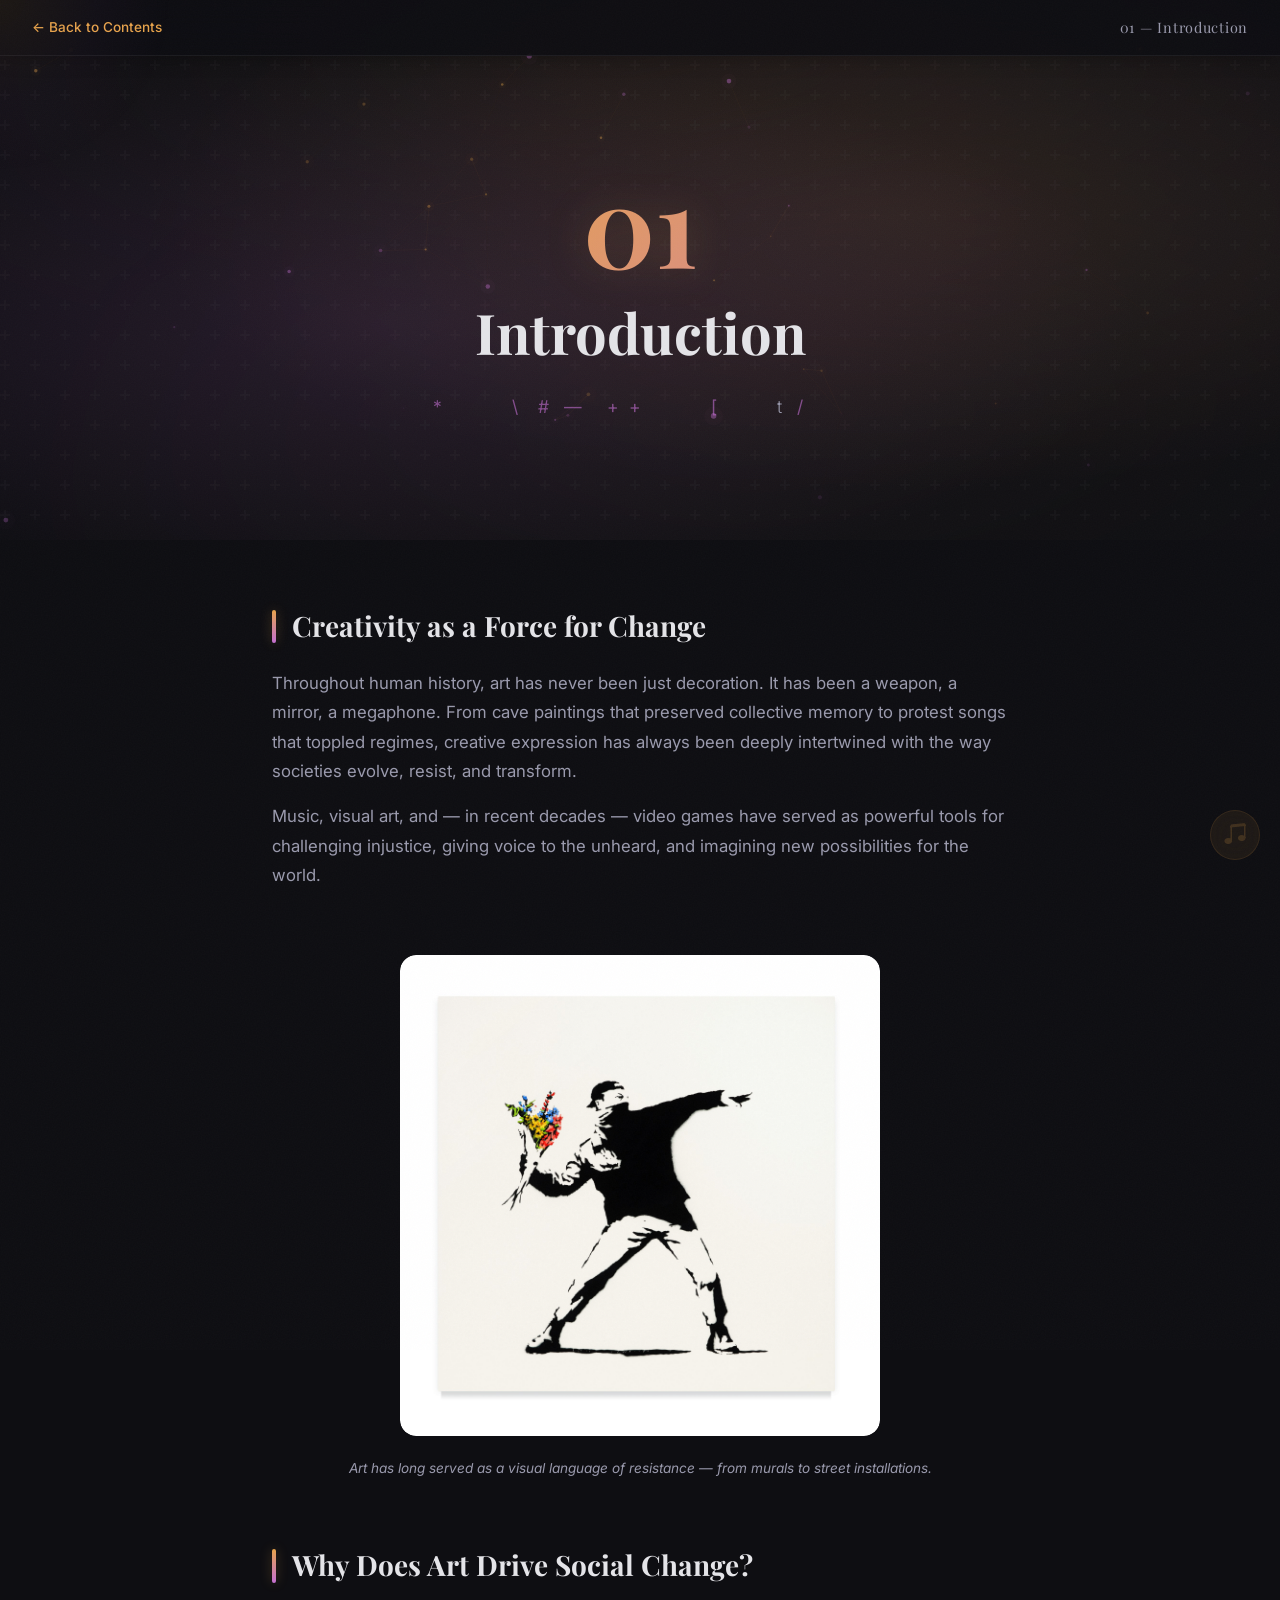
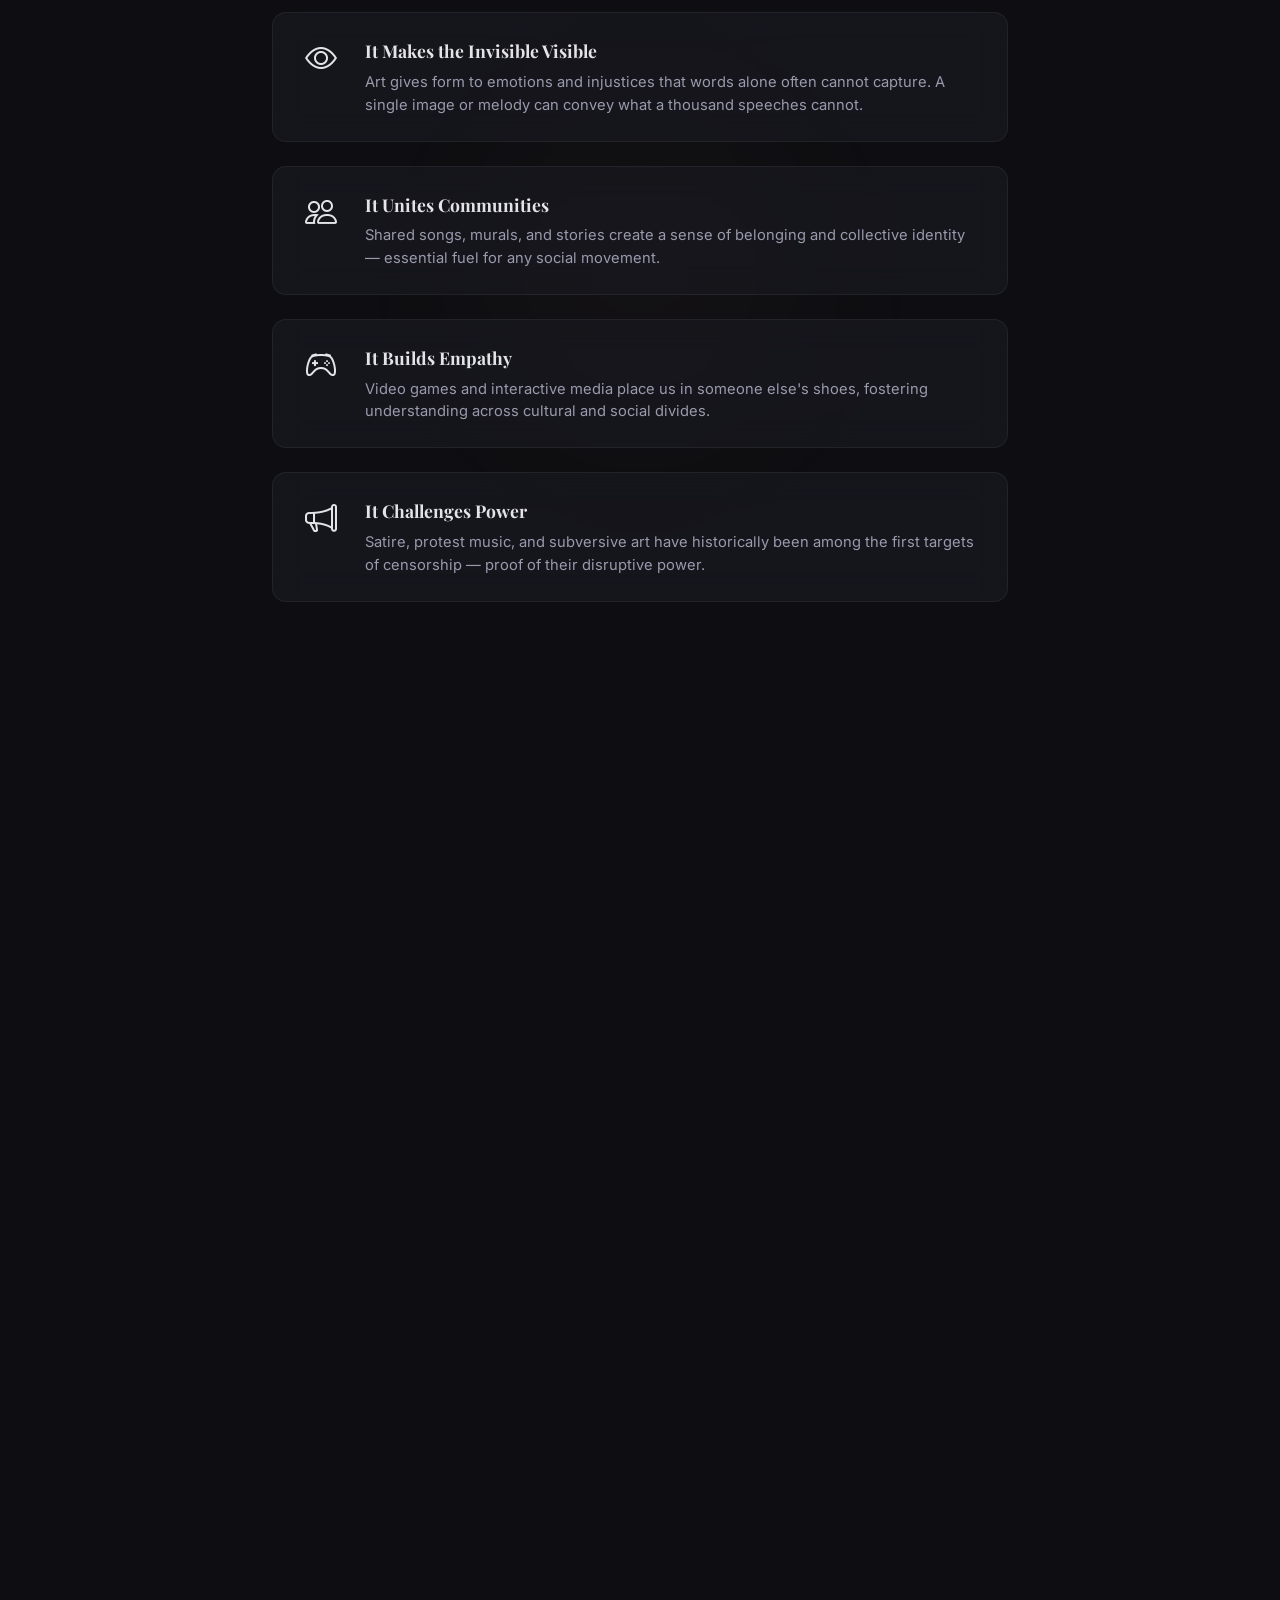
==== commit fab2de9a: "Add carousel feature for Red Dead Redemption 2 images and enhance hero section with animated text" ====
--- a/01-introduction/introduction.html
+++ b/01-introduction/introduction.html
@@ -229,6 +229,18 @@
                 It proves that video games are not just entertainment, but a legitimate form of art capable
                 of sparking reflection and empathy.
             </p>
+            <div class="carousel-container" id="rdr2Carousel">
+                <div class="carousel-track">
+                    <div class="carousel-slide"><img src="/img/rdr2.jpg" alt="Red Dead Redemption 2"></div>
+                    <div class="carousel-slide"><img src="/img/rdr2Img2.jpg" alt="Red Dead Redemption 2 - 2"></div>
+                </div>
+                <button class="carousel-btn carousel-prev" id="rdr2CarouselPrev"><i class="bi bi-chevron-left"></i></button>
+                <button class="carousel-btn carousel-next" id="rdr2CarouselNext"><i class="bi bi-chevron-right"></i></button>
+                <div class="carousel-dots">
+                    <span class="carousel-dot active" data-slide="0"></span>
+                    <span class="carousel-dot" data-slide="1"></span>
+                </div>
+            </div>
         </div>
     </div>
 
--- a/01-introduction/introduction.css
+++ b/01-introduction/introduction.css
@@ -598,6 +598,95 @@
     transition: opacity 0.6s ease, transform 0.6s ease;
 }
 
+/* ===== CAROUSEL ===== */
+.carousel-container {
+    position: relative;
+    margin-top: 1.5rem;
+    border-radius: 12px;
+    overflow: hidden;
+}
+
+.carousel-track {
+    display: flex;
+    transition: transform 0.4s ease;
+}
+
+.carousel-slide {
+    min-width: 100%;
+    display: flex;
+    align-items: center;
+    justify-content: center;
+}
+
+.carousel-slide img {
+    width: 100%;
+    height: auto;
+    display: block;
+    border-radius: 8px;
+}
+
+.carousel-btn {
+    position: absolute;
+    top: 50%;
+    transform: translateY(-50%);
+    background: rgba(232, 164, 74, 0.3);
+    border: 1px solid rgba(232, 164, 74, 0.5);
+    color: rgba(232, 164, 74, 0.9);
+    width: 40px;
+    height: 40px;
+    border-radius: 50%;
+    cursor: pointer;
+    display: flex;
+    align-items: center;
+    justify-content: center;
+    font-size: 1.2rem;
+    transition: all 0.3s ease;
+    z-index: 10;
+}
+
+.carousel-btn:hover {
+    background: rgba(232, 164, 74, 0.5);
+    box-shadow: 0 0 15px rgba(232, 164, 74, 0.4);
+    transform: translateY(-50%) scale(1.1);
+}
+
+.carousel-prev {
+    left: 10px;
+}
+
+.carousel-next {
+    right: 10px;
+}
+
+.carousel-dots {
+    position: absolute;
+    bottom: 12px;
+    left: 50%;
+    transform: translateX(-50%);
+    display: flex;
+    gap: 8px;
+    z-index: 10;
+}
+
+.carousel-dot {
+    width: 8px;
+    height: 8px;
+    border-radius: 50%;
+    background: rgba(232, 164, 74, 0.3);
+    cursor: pointer;
+    transition: all 0.3s ease;
+}
+
+.carousel-dot.active {
+    background: rgba(232, 164, 74, 0.9);
+    width: 24px;
+    border-radius: 4px;
+}
+
+.carousel-dot:hover {
+    background: rgba(232, 164, 74, 0.6);
+}
+
 .footer.visible {
     opacity: 1;
     transform: translateY(0);
--- a/shared-enhancements.css
+++ b/shared-enhancements.css
@@ -315,3 +315,122 @@
 .pull-quote::before {
     filter: drop-shadow(0 0 15px rgba(232, 164, 74, 0.2));
 }
+
+/* ===== FLOATING MUSIC BUTTON ===== */
+.floating-music-btn {
+    position: fixed;
+    right: 20px;
+    bottom: 40px;
+    width: 50px;
+    height: 50px;
+    border-radius: 50%;
+    background: rgba(232, 164, 74, 0.2);
+    border: 1px solid rgba(232, 164, 74, 0.3);
+    color: rgba(232, 164, 74, 0.5);
+    cursor: pointer;
+    z-index: 9000;
+    display: flex;
+    align-items: center;
+    justify-content: center;
+    font-size: 24px;
+    transition: all 0.3s ease;
+    backdrop-filter: blur(10px);
+    -webkit-backdrop-filter: blur(10px);
+    opacity: 0.4;
+}
+
+.floating-music-btn:hover {
+    opacity: 1;
+    background: rgba(232, 164, 74, 0.3);
+    border-color: rgba(232, 164, 74, 0.6);
+    color: rgba(232, 164, 74, 0.9);
+    box-shadow: 0 0 20px rgba(232, 164, 74, 0.3);
+    transform: scale(1.1);
+}
+
+.floating-music-btn:active {
+    transform: scale(0.95);
+}
+
+/* ===== MUSIC MODAL ===== */
+.music-modal {
+    position: fixed;
+    inset: 0;
+    background: rgba(0, 0, 0, 0.8);
+    backdrop-filter: blur(8px);
+    -webkit-backdrop-filter: blur(8px);
+    z-index: 9999;
+    display: flex;
+    align-items: center;
+    justify-content: center;
+    opacity: 0;
+    visibility: hidden;
+    transition: opacity 0.3s ease, visibility 0.3s ease;
+}
+
+.music-modal.active {
+    opacity: 1;
+    visibility: visible;
+}
+
+.music-modal-content {
+    position: relative;
+    width: 90%;
+    max-width: 800px;
+    height: 90vh;
+    max-height: 600px;
+    background: rgba(28, 28, 38, 0.95);
+    border: 1px solid rgba(232, 164, 74, 0.3);
+    border-radius: 12px;
+    overflow: hidden;
+    backdrop-filter: blur(16px);
+    -webkit-backdrop-filter: blur(16px);
+    box-shadow: 0 20px 60px rgba(0, 0, 0, 0.5), inset 0 1px 0 rgba(255, 255, 255, 0.1);
+}
+
+.music-modal-content iframe {
+    width: 100%;
+    height: 100%;
+    border: none;
+}
+
+.music-modal-close {
+    position: absolute;
+    top: 15px;
+    right: 15px;
+    width: 40px;
+    height: 40px;
+    background: rgba(232, 164, 74, 0.2);
+    border: 1px solid rgba(232, 164, 74, 0.3);
+    border-radius: 50%;
+    color: rgba(232, 164, 74, 0.8);
+    font-size: 28px;
+    cursor: pointer;
+    display: flex;
+    align-items: center;
+    justify-content: center;
+    transition: all 0.2s ease;
+    z-index: 10000;
+}
+
+.music-modal-close:hover {
+    background: rgba(232, 164, 74, 0.4);
+    color: rgba(232, 164, 74, 1);
+    box-shadow: 0 0 15px rgba(232, 164, 74, 0.4);
+}
+
+@media (max-width: 768px) {
+    .floating-music-btn {
+        width: 45px;
+        height: 45px;
+        font-size: 20px;
+        right: 15px;
+        bottom: 30px;
+    }
+    
+    .music-modal-content {
+        width: 95%;
+        height: 95vh;
+        max-height: 90vh;
+    }
+}
